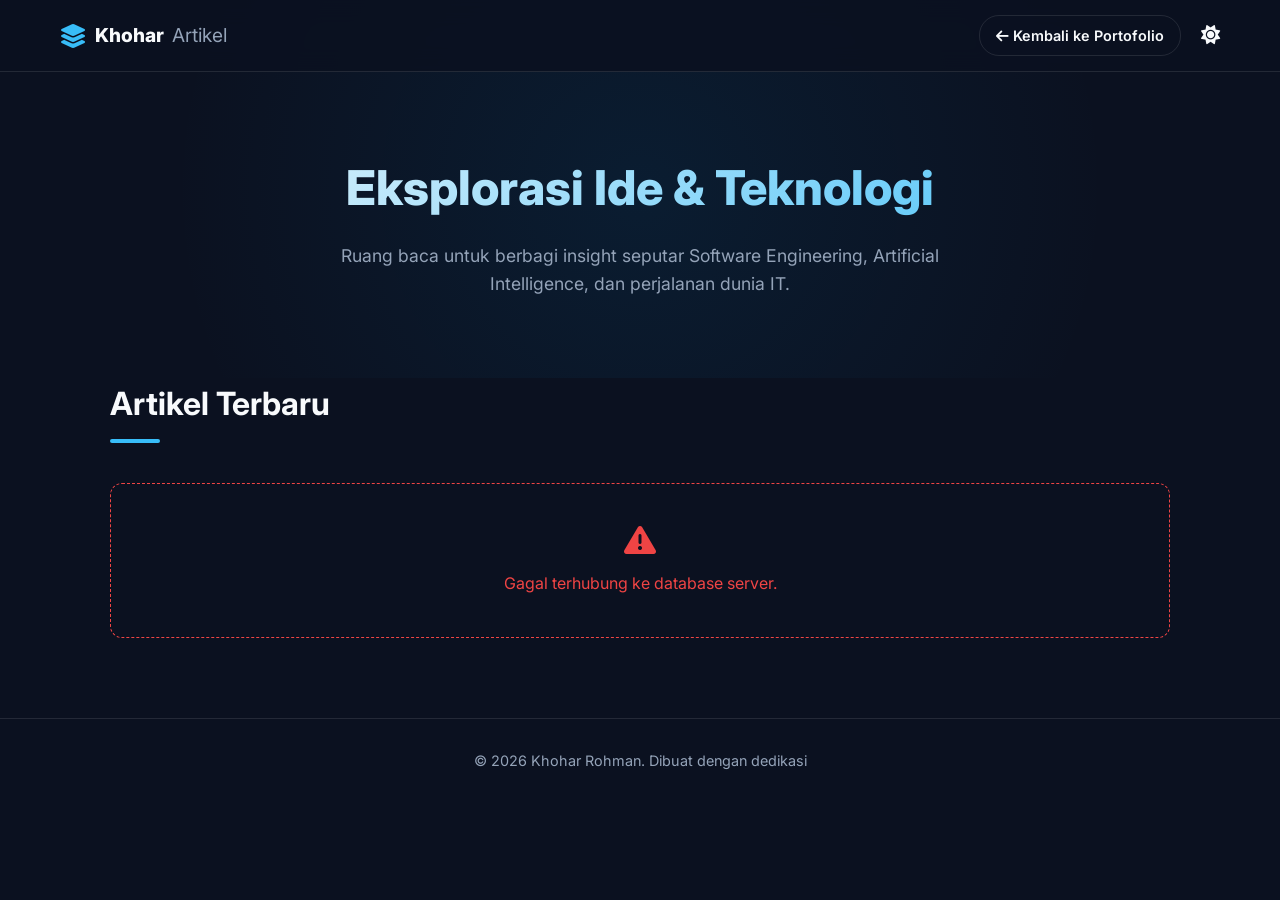
==== index.html @ bda50faa "Update index.html" ====
<!DOCTYPE html>
<html lang="id" data-theme="dark">
<head>
    <meta charset="UTF-8">
    <meta name="viewport" content="width=device-width, initial-scale=1.0">
    <title>Artikel & Insight | Khohar Rohman</title>
    <link href="https://fonts.googleapis.com/css2?family=Inter:wght@300;400;600;700;800&family=JetBrains+Mono:wght@600&display=swap" rel="stylesheet">
    <link rel="stylesheet" href="https://cdnjs.cloudflare.com/ajax/libs/font-awesome/6.4.0/css/all.min.css">
    <link rel="stylesheet" href="style.css">
</head>
<body>

    <nav class="glass-nav">
        <div class="nav-container">
            <div class="brand-logo">
                <i class="fas fa-layer-group"></i>
                Khohar<span>Artikel</span>
            </div>
            <div class="nav-actions">
                <a href="https://khoharrohman.my.id" class="btn-back">
                    <i class="fas fa-arrow-left"></i> <span>Kembali ke Portofolio</span>
                </a>
                <button id="theme-toggle" title="Ubah Tema">
                    <i id="theme-icon" class="fas fa-moon"></i>
                </button>
            </div>
        </div>
    </nav>

    <header class="blog-hero">
        <div class="hero-content">
            <h1>Eksplorasi Ide & Teknologi</h1>
            <p>Ruang baca untuk berbagi insight seputar Software Engineering, Artificial Intelligence, dan perjalanan dunia IT.</p>
        </div>
    </header>

    <main class="container">
        <div class="section-title-wrapper">
            <h2>Artikel Terbaru</h2>
            <div class="title-line"></div>
        </div>

        <div id="blog-container" class="blog-grid">
            <div class="cute-robot-loader">
                <svg class="robot-body" viewBox="0 0 100 100" width="100" height="100">
                    <ellipse class="robot-shadow" cx="50" cy="90" rx="25" ry="5" fill="rgba(0,0,0,0.2)"/>
                    <line x1="50" y1="20" x2="50" y2="5" stroke="var(--accent-color)" stroke-width="4" stroke-linecap="round"/>
                    <circle class="robot-bulb" cx="50" cy="5" r="6" fill="#facc15" />
                    <rect x="20" y="20" width="60" height="45" rx="15" fill="var(--card-bg)" stroke="var(--accent-color)" stroke-width="3"/>
                    <rect class="robot-eye" x="35" y="35" width="8" height="12" rx="4" fill="var(--accent-color)"/>
                    <rect class="robot-eye" x="57" y="35" width="8" height="12" rx="4" fill="var(--accent-color)"/>
                    <circle cx="28" cy="45" r="4" fill="#ef4444" opacity="0.6"/>
                    <circle cx="72" cy="45" r="4" fill="#ef4444" opacity="0.6"/>
                    <path d="M 40 65 L 60 65 L 55 80 L 45 80 Z" fill="var(--accent-color)"/>
                </svg>
                <div class="robot-text">Please wait patiently, processing data<span class="dots"></span></div>
            </div>
        </div>
    </main>

    <footer class="glass-footer">
        <p>&copy; 2026 Khohar Rohman. Dibuat dengan dedikasi</p>
    </footer>

    <script src="script.js"></script>
</body>
</html>
---- style.css ----
/* ==========================================================================
   AIFORA BLOG - CSS STYLING (CLEAN & STANDARD W3C)
   ========================================================================== */

:root {
    --bg-color: #f8fafc;
    --text-color: #1e293b;
    --text-muted: #64748b;
    --card-bg: rgba(255, 255, 255, 0.8);
    --border-color: rgba(0, 0, 0, 0.1);
    --accent-color: #0284c7;
    --accent-hover: #0369a1;
    --nav-bg: rgba(255, 255, 255, 0.85);
    --shadow: 0 10px 30px rgba(0, 0, 0, 0.05);
}

[data-theme="dark"] {
    --bg-color: #0b1120;
    --text-color: #f8fafc;
    --text-muted: #94a3b8;
    --card-bg: rgba(30, 41, 59, 0.6);
    --border-color: rgba(255, 255, 255, 0.1);
    --accent-color: #38bdf8;
    --accent-hover: #7dd3fc;
    --nav-bg: rgba(11, 17, 32, 0.85);
    --shadow: 0 10px 30px rgba(0, 0, 0, 0.4);
}

* { 
    margin: 0; 
    padding: 0; 
    box-sizing: border-box; 
}

body { 
    font-family: 'Inter', sans-serif; 
    background-color: var(--bg-color); 
    color: var(--text-color); 
    transition: background-color 0.4s ease; 
    line-height: 1.6; 
}

a { 
    text-decoration: none; 
    transition: 0.3s; 
}

/* --- GLASS NAVIGATION --- */
.glass-nav { 
    position: fixed; 
    top: 0; 
    width: 100%; 
    z-index: 1000; 
    background: var(--nav-bg); 
    backdrop-filter: blur(12px); 
    -webkit-backdrop-filter: blur(12px); 
    border-bottom: 1px solid var(--border-color); 
    padding: 15px 0; 
}

.nav-container { 
    max-width: 1200px; 
    margin: 0 auto; 
    padding: 0 20px; 
    display: flex; 
    justify-content: space-between; 
    align-items: center; 
}

.brand-logo { 
    font-size: 1.2rem; 
    font-weight: 800; 
    color: var(--text-color); 
    display: flex; 
    align-items: center; 
    gap: 8px; 
}

.brand-logo i { 
    color: var(--accent-color); 
    font-size: 1.5rem; 
}

.brand-logo span { 
    font-weight: 400; 
    color: var(--text-muted); 
}

.nav-actions { 
    display: flex; 
    align-items: center; 
    gap: 20px; 
}

.btn-back { 
    font-size: 0.9rem; 
    font-weight: 600; 
    color: var(--text-color); 
    border: 1px solid var(--border-color); 
    padding: 8px 16px; 
    border-radius: 20px; 
    transition: 0.3s; 
}

.btn-back:hover { 
    background: var(--accent-color); 
    color: #fff; 
    border-color: var(--accent-color); 
}

#theme-toggle { 
    background: transparent; 
    border: none; 
    color: var(--text-color); 
    font-size: 1.2rem; 
    cursor: pointer; 
    transition: 0.3s; 
}

#theme-toggle:hover { 
    color: var(--accent-color); 
    transform: rotate(30deg); 
}

/* --- HERO SECTION --- */
.blog-hero { 
    padding: 150px 20px 80px; 
    text-align: center; 
    background: radial-gradient(circle at center, rgba(2, 132, 199, 0.1) 0%, transparent 70%); 
}

/* FIX WARNING LINTER ADA DI SINI */
.hero-content h1 { 
    font-size: 3rem; 
    font-weight: 800; 
    margin-bottom: 15px; 
    background: linear-gradient(135deg, var(--text-color), var(--accent-color)); 
    -webkit-background-clip: text; 
    background-clip: text; 
    -webkit-text-fill-color: transparent; 
    color: transparent;
}

.hero-content p { 
    font-size: 1.1rem; 
    color: var(--text-muted); 
    max-width: 600px; 
    margin: 0 auto; 
}

/* --- MAIN CONTENT & GRID --- */
.container { 
    max-width: 1100px; 
    margin: 0 auto; 
    padding: 0 20px 80px; 
}

.section-title-wrapper { 
    margin-bottom: 40px; 
}

.section-title-wrapper h2 { 
    font-size: 2rem; 
    font-weight: 700; 
    margin-bottom: 10px; 
}

.title-line { 
    width: 50px; 
    height: 4px; 
    background: var(--accent-color); 
    border-radius: 4px; 
}

.blog-grid { 
    display: grid; 
    grid-template-columns: repeat(auto-fill, minmax(320px, 1fr)); 
    gap: 30px; 
}

.loading-state { 
    grid-column: 1 / -1; 
    text-align: center; 
    padding: 50px; 
    color: var(--text-muted); 
    font-size: 1.2rem; 
}

/* --- ARTICLE CARD --- */
.article-card { 
    background: var(--card-bg); 
    backdrop-filter: blur(10px); 
    border: 1px solid var(--border-color); 
    border-radius: 16px; 
    overflow: hidden; 
    box-shadow: var(--shadow); 
    transition: 0.4s; 
    display: flex; 
    flex-direction: column; 
}

.article-card:hover { 
    transform: translateY(-10px); 
    border-color: var(--accent-color); 
}

.card-img { 
    width: 100%; 
    height: 200px; 
    object-fit: cover; 
    border-bottom: 1px solid var(--border-color); 
    background: rgba(0,0,0,0.05); 
}

.card-body { 
    padding: 25px; 
    display: flex; 
    flex-direction: column; 
    flex-grow: 1; 
}

.card-meta { 
    display: flex; 
    justify-content: space-between; 
    font-size: 0.85rem; 
    color: var(--text-muted); 
    margin-bottom: 12px; 
}

.card-tag { 
    background: rgba(2, 132, 199, 0.1); 
    color: var(--accent-color); 
    padding: 4px 10px; 
    border-radius: 6px; 
    font-weight: 600; 
    text-transform: uppercase; 
    letter-spacing: 0.5px; 
    font-size: 0.75rem; 
}

.card-title { 
    font-size: 1.25rem; 
    font-weight: 700; 
    margin-bottom: 10px; 
    color: var(--text-color); 
    line-height: 1.4; 
}

.card-excerpt { 
    font-size: 0.95rem; 
    color: var(--text-muted); 
    margin-bottom: 20px; 
    flex-grow: 1; 
}

.read-more { 
    font-weight: 600; 
    color: var(--accent-color); 
    display: inline-flex; 
    align-items: center; 
    gap: 8px; 
}

.read-more:hover { 
    color: var(--accent-hover); 
    gap: 12px; 
}

/* --- FOOTER --- */
.glass-footer { 
    text-align: center; 
    padding: 30px; 
    border-top: 1px solid var(--border-color); 
    color: var(--text-muted); 
    font-size: 0.9rem; 
    margin-top: auto; 
}

@media (max-width: 768px) { 
    .hero-content h1 { font-size: 2.2rem; } 
    .btn-back span { display: none; } 
}
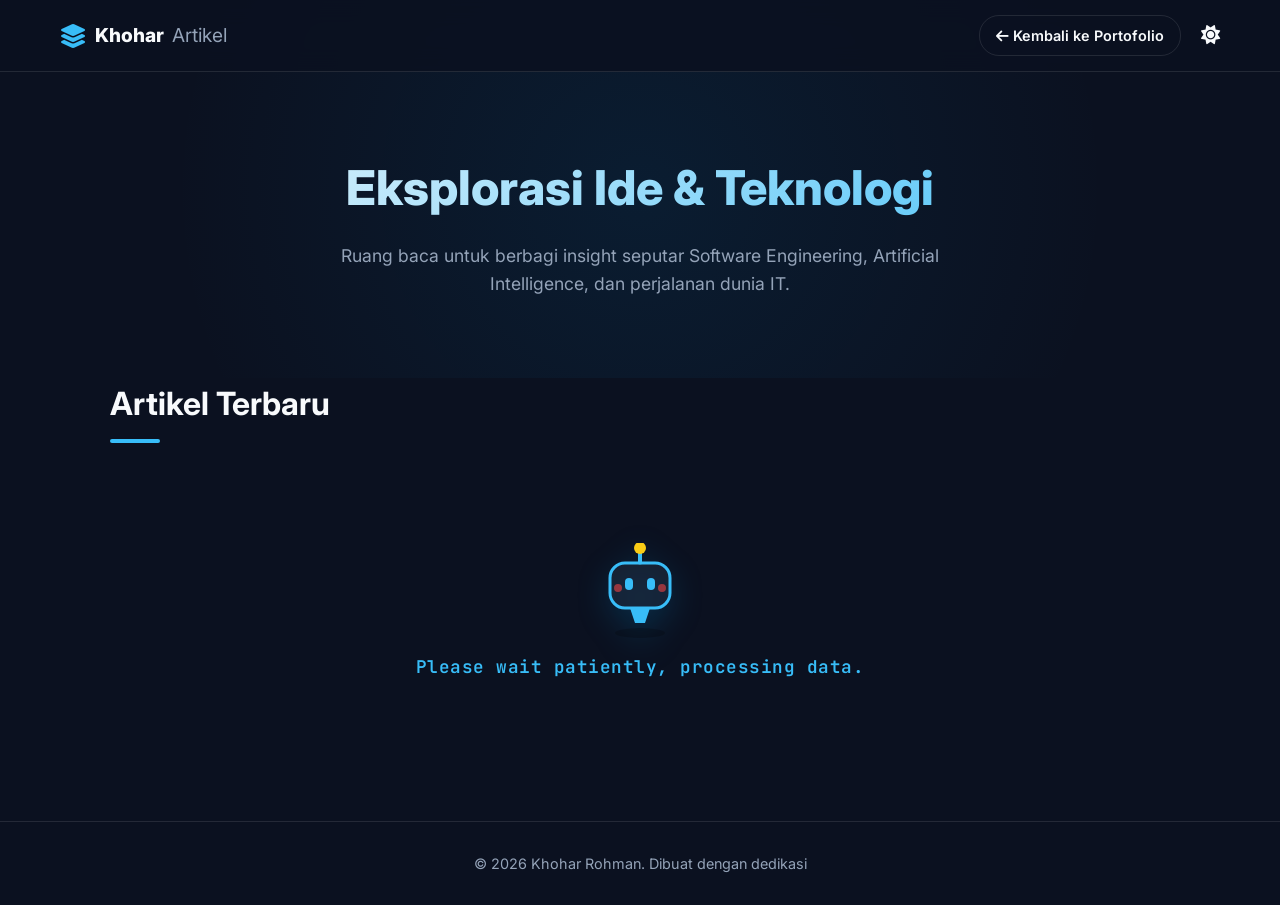
==== commit 43152c9c: "Update index.html" ====
--- a/index.html
+++ b/index.html
@@ -17,7 +17,7 @@
                 Khohar<span>Artikel</span>
             </div>
             <div class="nav-actions">
-                <a href="https://khoharrohman.my.id" class="btn-back">
+                <a href="https://khohar25.github.io/portofolio/" class="btn-back">
                     <i class="fas fa-arrow-left"></i> <span>Kembali ke Portofolio</span>
                 </a>
                 <button id="theme-toggle" title="Ubah Tema">
--- a/style.css
+++ b/style.css
@@ -129,7 +129,6 @@
     background: radial-gradient(circle at center, rgba(2, 132, 199, 0.1) 0%, transparent 70%); 
 }
 
-/* FIX WARNING LINTER ADA DI SINI */
 .hero-content h1 { 
     font-size: 3rem; 
     font-weight: 800; 
@@ -279,4 +278,76 @@
 @media (max-width: 768px) { 
     .hero-content h1 { font-size: 2.2rem; } 
     .btn-back span { display: none; } 
-}+}
+
+/* ==========================================================================
+   ANIMASI ROBOT LOADING AIFORA (TAMBAHAN BARU)
+   ========================================================================== */
+.cute-robot-loader {
+    grid-column: 1 / -1;
+    display: flex;
+    flex-direction: column;
+    align-items: center;
+    justify-content: center;
+    padding: 60px 20px;
+    text-align: center;
+}
+
+.robot-body {
+    animation: floatBot 2s ease-in-out infinite;
+    filter: drop-shadow(0 10px 15px rgba(2, 132, 199, 0.3));
+    margin-bottom: 10px;
+}
+
+.robot-bulb {
+    animation: blinkBulb 1s infinite alternate;
+}
+
+.robot-eye {
+    animation: blinkEye 3s infinite;
+    transform-origin: center;
+}
+
+.robot-shadow {
+    animation: shadowPulse 2s ease-in-out infinite;
+}
+
+.robot-text {
+    font-family: 'JetBrains Mono', monospace;
+    font-size: 1.1rem;
+    font-weight: 600;
+    color: var(--accent-color);
+    letter-spacing: 0.5px;
+}
+
+.dots::after {
+    content: '.';
+    animation: loadingDots 1.5s steps(4, end) infinite;
+}
+
+@keyframes floatBot {
+    0%, 100% { transform: translateY(0); }
+    50% { transform: translateY(-15px); }
+}
+
+@keyframes shadowPulse {
+    0%, 100% { transform: scale(1); opacity: 0.5; }
+    50% { transform: scale(0.8); opacity: 0.2; }
+}
+
+@keyframes blinkEye {
+    0%, 90%, 100% { transform: scaleY(1); }
+    95% { transform: scaleY(0.1); }
+}
+
+@keyframes blinkBulb {
+    0% { fill: #ef4444; filter: drop-shadow(0 0 2px #ef4444); }
+    100% { fill: #facc15; filter: drop-shadow(0 0 8px #facc15); }
+}
+
+@keyframes loadingDots {
+    0%, 20% { content: '.'; }
+    40% { content: '..'; }
+    60% { content: '...'; }
+    80%, 100% { content: ''; }
+}
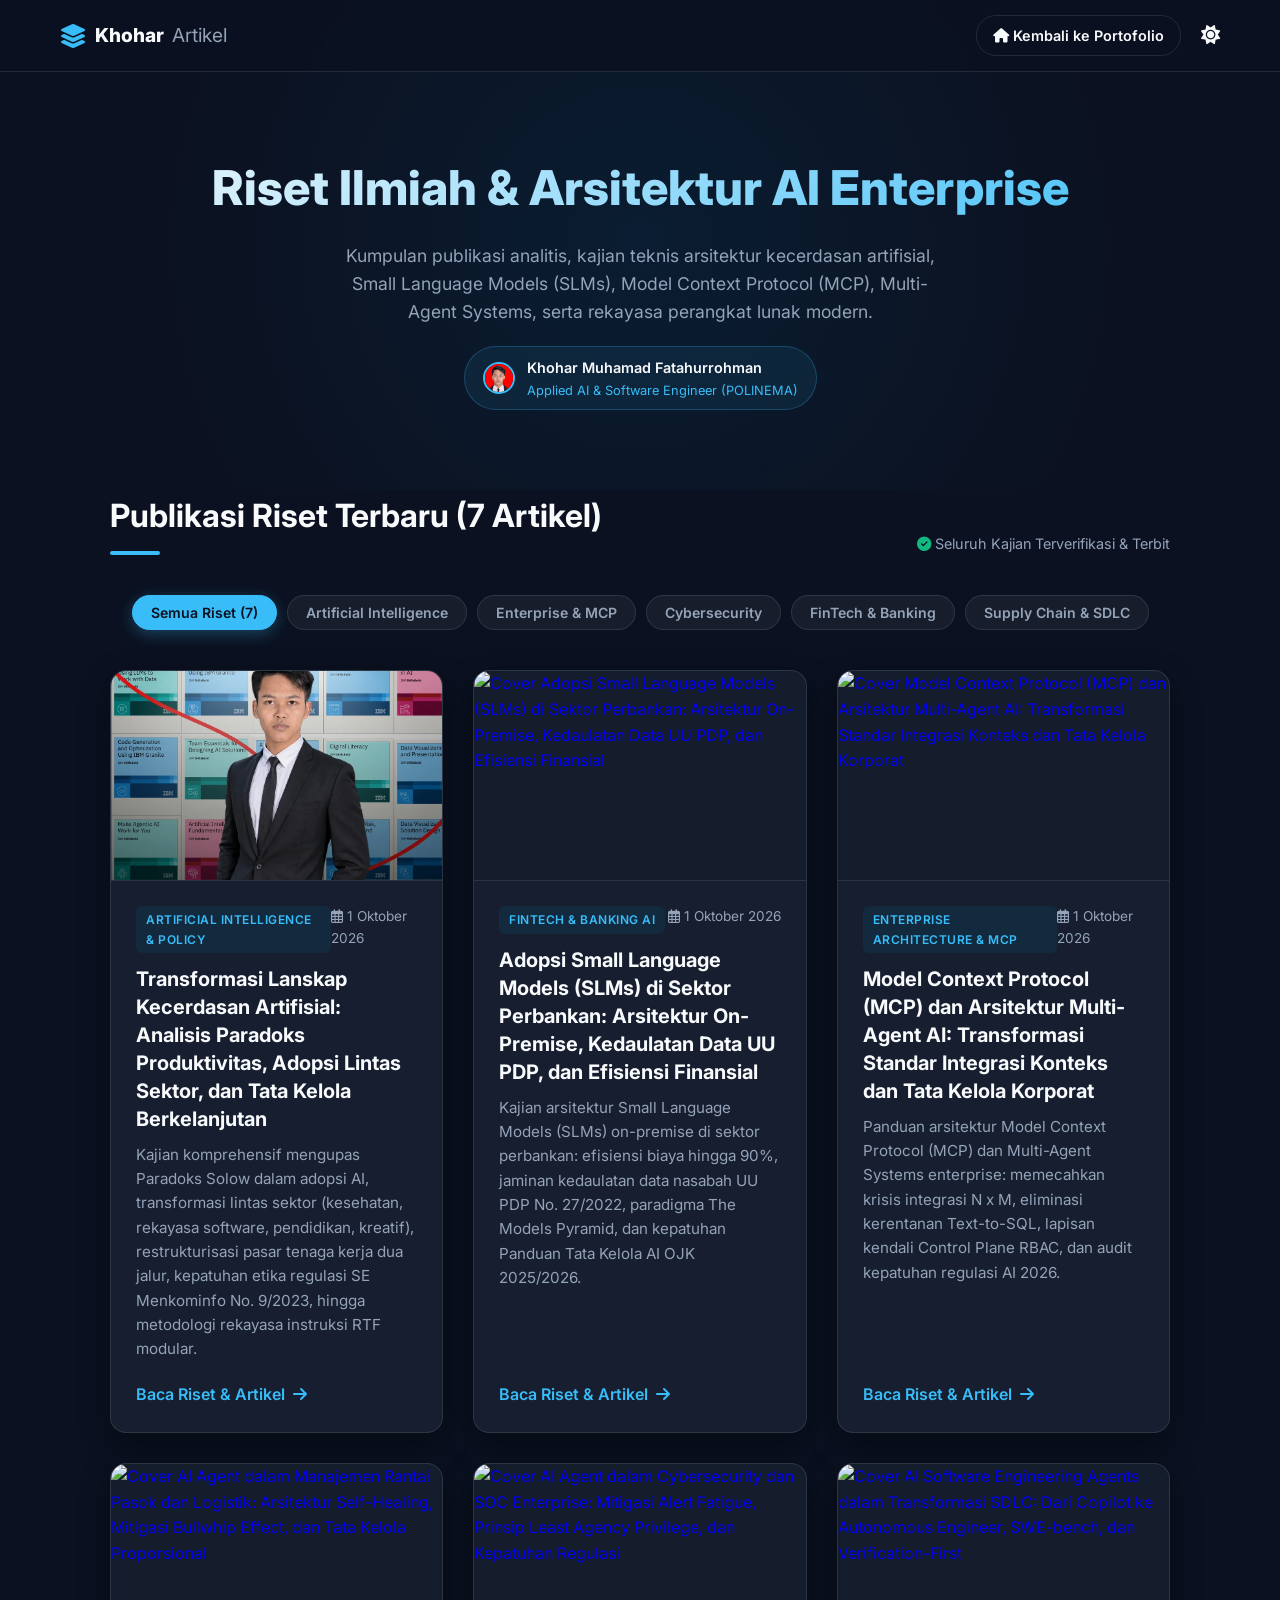
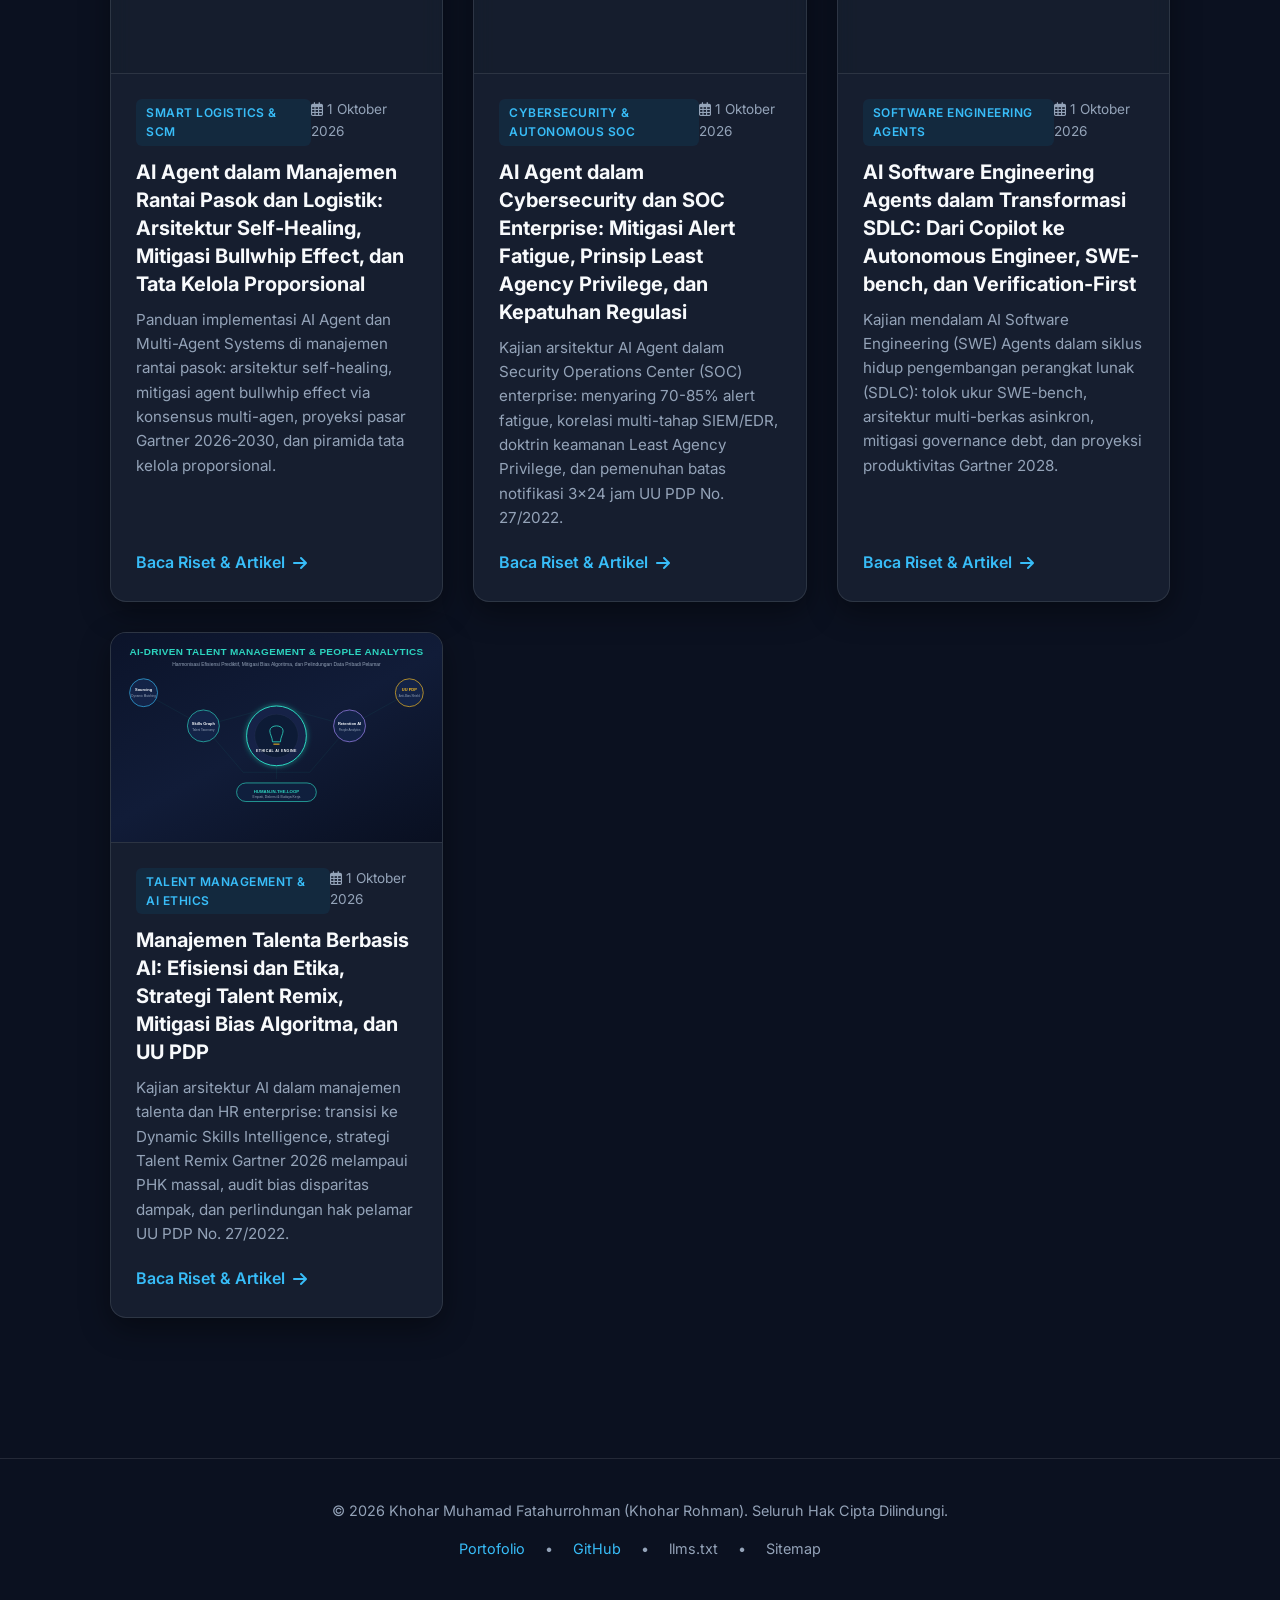
==== commit 79b3d313: "feat: publish all 7 AI research articles, remove dummy articles, and add SEO/GEO optimization" ====
--- a/index.html
+++ b/index.html
@@ -3,22 +3,194 @@
 <head>
     <meta charset="UTF-8">
     <meta name="viewport" content="width=device-width, initial-scale=1.0">
-    <title>Artikel & Insight | Khohar Rohman</title>
-    <link href="https://fonts.googleapis.com/css2?family=Inter:wght@300;400;600;700;800&family=JetBrains+Mono:wght@600&display=swap" rel="stylesheet">
+    <title>Artikel & Riset Ilmiah Kecerdasan Artifisial | Khohar Muhamad Fatahurrohman</title>
+    <meta name="description" content="Publikasi ilmiah, riset mendalam, dan arsitektur enterprise seputar Kecerdasan Buatan (AI), Small Language Models (SLMs), Model Context Protocol (MCP), Multi-Agent Systems, dan Rekayasa Perangkat Lunak oleh Khohar Muhamad Fatahurrohman (Khohar Rohman).">
+    <meta name="author" content="Khohar Muhamad Fatahurrohman">
+    <meta name="keywords" content="KHOHAR MUHAMAD FATAHURROHMAN, KHOHAR ROHMAN, Khohar Rohman, Khohar M.F., Riset AI Indonesia, Artificial Intelligence, Model Context Protocol, MCP, Small Language Models, SLM, Multi-Agent Systems, Autonomous Agents, Software Engineering, UU PDP No 27 2022, Etika AI, D4 Teknik Informatika POLINEMA">
+    <meta name="robots" content="index, follow, max-snippet:-1, max-image-preview:large, max-video-preview:-1">
+    <link rel="canonical" href="https://artikel.khoharrohman.my.id/">
+
+    <!-- Open Graph Protocol -->
+    <meta property="og:type" content="website">
+    <meta property="og:site_name" content="Khohar Muhamad Fatahurrohman — Riset & Publikasi Ilmiah AI">
+    <meta property="og:title" content="Artikel & Riset Ilmiah Kecerdasan Artifisial | Khohar Muhamad Fatahurrohman">
+    <meta property="og:description" content="Koleksi publikasi ilmiah, riset arsitektur AI enterprise, Small Language Models (SLMs), Model Context Protocol (MCP), Multi-Agent Systems, dan etika AI oleh Khohar Muhamad Fatahurrohman (Khohar Rohman).">
+    <meta property="og:url" content="https://artikel.khoharrohman.my.id/">
+    <meta property="og:image" content="https://artikel.khoharrohman.my.id/assets/img-20260712-wa0009.webp">
+    <meta property="og:locale" content="id_ID">
+
+    <!-- Twitter Card -->
+    <meta name="twitter:card" content="summary_large_image">
+    <meta name="twitter:title" content="Artikel & Riset Ilmiah Kecerdasan Artifisial | Khohar M.F.">
+    <meta name="twitter:description" content="Publikasi ilmiah dan riset arsitektur AI enterprise oleh Khohar Muhamad Fatahurrohman (Khohar Rohman).">
+    <meta name="twitter:image" content="https://artikel.khoharrohman.my.id/assets/img-20260712-wa0009.webp">
+
+    <link rel="icon" type="image/jpeg" href="aku.jpeg">
+    <link rel="preconnect" href="https://fonts.googleapis.com">
+    <link rel="preconnect" href="https://fonts.gstatic.com" crossorigin>
+    <link href="https://fonts.googleapis.com/css2?family=Inter:wght@300;400;500;600;700;800;900&family=JetBrains+Mono:wght@500;600&display=swap" rel="stylesheet">
     <link rel="stylesheet" href="https://cdnjs.cloudflare.com/ajax/libs/font-awesome/6.4.0/css/all.min.css">
     <link rel="stylesheet" href="style.css">
+
+    <!-- Schema.org JSON-LD -->
+    <script type="application/ld+json">
+    {
+      "@context": "https://schema.org",
+      "@graph": [
+        {
+          "@type": "WebSite",
+          "@id": "https://artikel.khoharrohman.my.id/#website",
+          "url": "https://artikel.khoharrohman.my.id/",
+          "name": "Ruang Publikasi & Riset AI Khohar Rohman",
+          "description": "Publikasi ilmiah dan kajian arsitektur kecerdasan artifisial enterprise oleh Khohar Muhamad Fatahurrohman.",
+          "publisher": {
+            "@type": "Person",
+            "@id": "https://khoharrohman.my.id/#person"
+          }
+        },
+        {
+          "@type": "CollectionPage",
+          "@id": "https://artikel.khoharrohman.my.id/#webpage",
+          "url": "https://artikel.khoharrohman.my.id/",
+          "name": "Artikel & Riset Ilmiah Kecerdasan Artifisial | Khohar Muhamad Fatahurrohman",
+          "isPartOf": {
+            "@id": "https://artikel.khoharrohman.my.id/#website"
+          },
+          "about": {
+            "@type": "Person",
+            "@id": "https://khoharrohman.my.id/#person",
+            "name": "Khohar Muhamad Fatahurrohman",
+            "alternateName": ["Khohar Rohman", "Khohar M.F.", "OfficialKhoharRohman"],
+            "jobTitle": "Software & Applied AI Engineer",
+            "alumniOf": "Politeknik Negeri Malang (POLINEMA)",
+            "url": "https://khoharrohman.my.id/"
+          }
+        },
+        {
+          "@type": "ItemList",
+          "@id": "https://artikel.khoharrohman.my.id/#itemlist",
+          "itemListElement": [
+            {
+              "@type": "ListItem",
+              "position": 1,
+              "name": "Transformasi Lanskap Kecerdasan Artifisial: Analisis Paradoks Produktivitas, Adopsi Lintas Sektor, dan Tata Kelola Berkelanjutan",
+              "url": "https://artikel.khoharrohman.my.id/transformasi-lanskap-kecerdasan-artifisial.html"
+            },
+            {
+              "@type": "ListItem",
+              "position": 2,
+              "name": "Adopsi Small Language Models (SLMs) di Sektor Perbankan: Arsitektur On-Premise, Kedaulatan Data UU PDP, dan Efisiensi Finansial",
+              "url": "https://artikel.khoharrohman.my.id/adopsi-small-language-models-perbankan.html"
+            },
+            {
+              "@type": "ListItem",
+              "position": 3,
+              "name": "Model Context Protocol (MCP) dan Arsitektur Multi-Agent AI: Transformasi Standar Integrasi Konteks dan Tata Kelola Korporat",
+              "url": "https://artikel.khoharrohman.my.id/model-context-protocol-multi-agent-enterprise.html"
+            },
+            {
+              "@type": "ListItem",
+              "position": 4,
+              "name": "AI Agent dalam Manajemen Rantai Pasok dan Logistik: Arsitektur Self-Healing, Mitigasi Bullwhip Effect, dan Tata Kelola Proporsional",
+              "url": "https://artikel.khoharrohman.my.id/ai-agent-manajemen-rantai-pasok.html"
+            },
+            {
+              "@type": "ListItem",
+              "position": 5,
+              "name": "AI Agent dalam Cybersecurity dan SOC Enterprise: Mitigasi Alert Fatigue, Prinsip Least Agency Privilege, dan Kepatuhan Regulasi",
+              "url": "https://artikel.khoharrohman.my.id/ai-agent-cybersecurity-soc-enterprise.html"
+            },
+            {
+              "@type": "ListItem",
+              "position": 6,
+              "name": "AI Software Engineering Agents dalam Transformasi SDLC: Dari Copilot ke Autonomous Engineer, SWE-bench, dan Verification-First",
+              "url": "https://artikel.khoharrohman.my.id/ai-software-engineering-agents-sdlc.html"
+            },
+            {
+              "@type": "ListItem",
+              "position": 7,
+              "name": "Manajemen Talenta Berbasis AI: Efisiensi dan Etika, Strategi Talent Remix, Mitigasi Bias Algoritma, dan UU PDP",
+              "url": "https://artikel.khoharrohman.my.id/manajemen-talenta-berbasis-ai-etika.html"
+            }
+          ]
+        }
+      ]
+    }
+    </script>
+
+    <style>
+        .filter-container {
+            display: flex;
+            flex-wrap: wrap;
+            gap: 10px;
+            justify-content: center;
+            margin-bottom: 40px;
+        }
+        .filter-btn {
+            background: rgba(255, 255, 255, 0.05);
+            border: 1px solid var(--border-color);
+            color: var(--text-muted);
+            padding: 8px 18px;
+            border-radius: 999px;
+            font-size: 0.88rem;
+            font-weight: 600;
+            cursor: pointer;
+            transition: all 0.25s ease;
+            font-family: inherit;
+        }
+        .filter-btn:hover, .filter-btn.active {
+            background: var(--accent-color);
+            color: #0b1120;
+            border-color: var(--accent-color);
+            box-shadow: 0 4px 15px rgba(56, 189, 248, 0.3);
+        }
+        .author-badge {
+            display: inline-flex;
+            align-items: center;
+            gap: 12px;
+            background: rgba(56, 189, 248, 0.08);
+            border: 1px solid rgba(56, 189, 248, 0.25);
+            padding: 8px 18px;
+            border-radius: 999px;
+            margin-top: 20px;
+            text-decoration: none;
+            color: var(--text-color);
+            transition: 0.3s;
+        }
+        .author-badge:hover {
+            transform: translateY(-2px);
+            border-color: var(--accent-color);
+            background: rgba(56, 189, 248, 0.15);
+        }
+        .author-badge img {
+            width: 32px;
+            height: 32px;
+            border-radius: 50%;
+            object-fit: cover;
+            border: 2px solid var(--accent-color);
+        }
+        .author-badge span {
+            font-size: 0.9rem;
+            font-weight: 600;
+        }
+        .author-badge small {
+            color: var(--accent-color);
+            font-size: 0.8rem;
+            display: block;
+        }
+    </style>
 </head>
 <body>
 
     <nav class="glass-nav">
         <div class="nav-container">
-            <div class="brand-logo">
+            <a href="index.html" class="brand-logo" style="text-decoration: none;">
                 <i class="fas fa-layer-group"></i>
                 Khohar<span>Artikel</span>
-            </div>
+            </a>
             <div class="nav-actions">
-                <a href="https://khohar25.github.io/portofolio/" class="btn-back">
-                    <i class="fas fa-arrow-left"></i> <span>Kembali ke Portofolio</span>
+                <a href="https://khoharrohman.my.id/" class="btn-back">
+                    <i class="fas fa-home"></i> <span>Kembali ke Portofolio</span>
                 </a>
                 <button id="theme-toggle" title="Ubah Tema">
                     <i id="theme-icon" class="fas fa-moon"></i>
@@ -29,15 +201,37 @@
 
     <header class="blog-hero">
         <div class="hero-content">
-            <h1>Eksplorasi Ide & Teknologi</h1>
-            <p>Ruang baca untuk berbagi insight seputar Software Engineering, Artificial Intelligence, dan perjalanan dunia IT.</p>
+            <h1>Riset Ilmiah & Arsitektur AI Enterprise</h1>
+            <p>Kumpulan publikasi analitis, kajian teknis arsitektur kecerdasan artifisial, Small Language Models (SLMs), Model Context Protocol (MCP), Multi-Agent Systems, serta rekayasa perangkat lunak modern.</p>
+            
+            <a href="https://khoharrohman.my.id/" class="author-badge" title="Kunjungi Portofolio Resmi Khohar Muhamad Fatahurrohman">
+                <img src="aku.jpeg" alt="Khohar Muhamad Fatahurrohman">
+                <div style="text-align: left;">
+                    <span>Khohar Muhamad Fatahurrohman</span>
+                    <small>Applied AI & Software Engineer (POLINEMA)</small>
+                </div>
+            </a>
         </div>
     </header>
 
     <main class="container">
-        <div class="section-title-wrapper">
-            <h2>Artikel Terbaru</h2>
-            <div class="title-line"></div>
+        <div class="section-title-wrapper" style="display: flex; justify-content: space-between; align-items: flex-end; flex-wrap: wrap; gap: 15px;">
+            <div>
+                <h2>Publikasi Riset Terbaru (7 Artikel)</h2>
+                <div class="title-line"></div>
+            </div>
+            <span style="color: var(--text-muted); font-size: 0.9rem;">
+                <i class="fas fa-check-circle" style="color: #10b981;"></i> Seluruh Kajian Terverifikasi & Terbit
+            </span>
+        </div>
+
+        <div class="filter-container">
+            <button class="filter-btn active" data-category="all">Semua Riset (7)</button>
+            <button class="filter-btn" data-category="ai">Artificial Intelligence</button>
+            <button class="filter-btn" data-category="mcp">Enterprise & MCP</button>
+            <button class="filter-btn" data-category="cyber">Cybersecurity</button>
+            <button class="filter-btn" data-category="banking">FinTech & Banking</button>
+            <button class="filter-btn" data-category="scm">Supply Chain & SDLC</button>
         </div>
 
         <div id="blog-container" class="blog-grid">
@@ -53,15 +247,24 @@
                     <circle cx="72" cy="45" r="4" fill="#ef4444" opacity="0.6"/>
                     <path d="M 40 65 L 60 65 L 55 80 L 45 80 Z" fill="var(--accent-color)"/>
                 </svg>
-                <div class="robot-text">Please wait patiently, processing data<span class="dots"></span></div>
+                <div class="robot-text">Memuat repositori artikel ilmiah...<span class="dots"></span></div>
             </div>
         </div>
     </main>
 
-    <footer class="glass-footer">
-        <p>&copy; 2026 Khohar Rohman. Dibuat dengan dedikasi</p>
+    <footer class="glass-footer" style="text-align: center; padding: 40px 20px; border-top: 1px solid var(--border-color); margin-top: 60px;">
+        <p>&copy; 2026 Khohar Muhamad Fatahurrohman (Khohar Rohman). Seluruh Hak Cipta Dilindungi.</p>
+        <div style="margin-top: 15px; display: flex; justify-content: center; gap: 20px; color: var(--text-muted); font-size: 0.9rem;">
+            <a href="https://khoharrohman.my.id/" style="color: var(--accent-color);">Portofolio</a>
+            <span>•</span>
+            <a href="https://github.com/khohar25" target="_blank" rel="noopener" style="color: var(--accent-color);">GitHub</a>
+            <span>•</span>
+            <a href="llms.txt" style="color: var(--text-muted);">llms.txt</a>
+            <span>•</span>
+            <a href="sitemap.xml" style="color: var(--text-muted);">Sitemap</a>
+        </div>
     </footer>
 
     <script src="script.js"></script>
 </body>
-</html>
+</html>
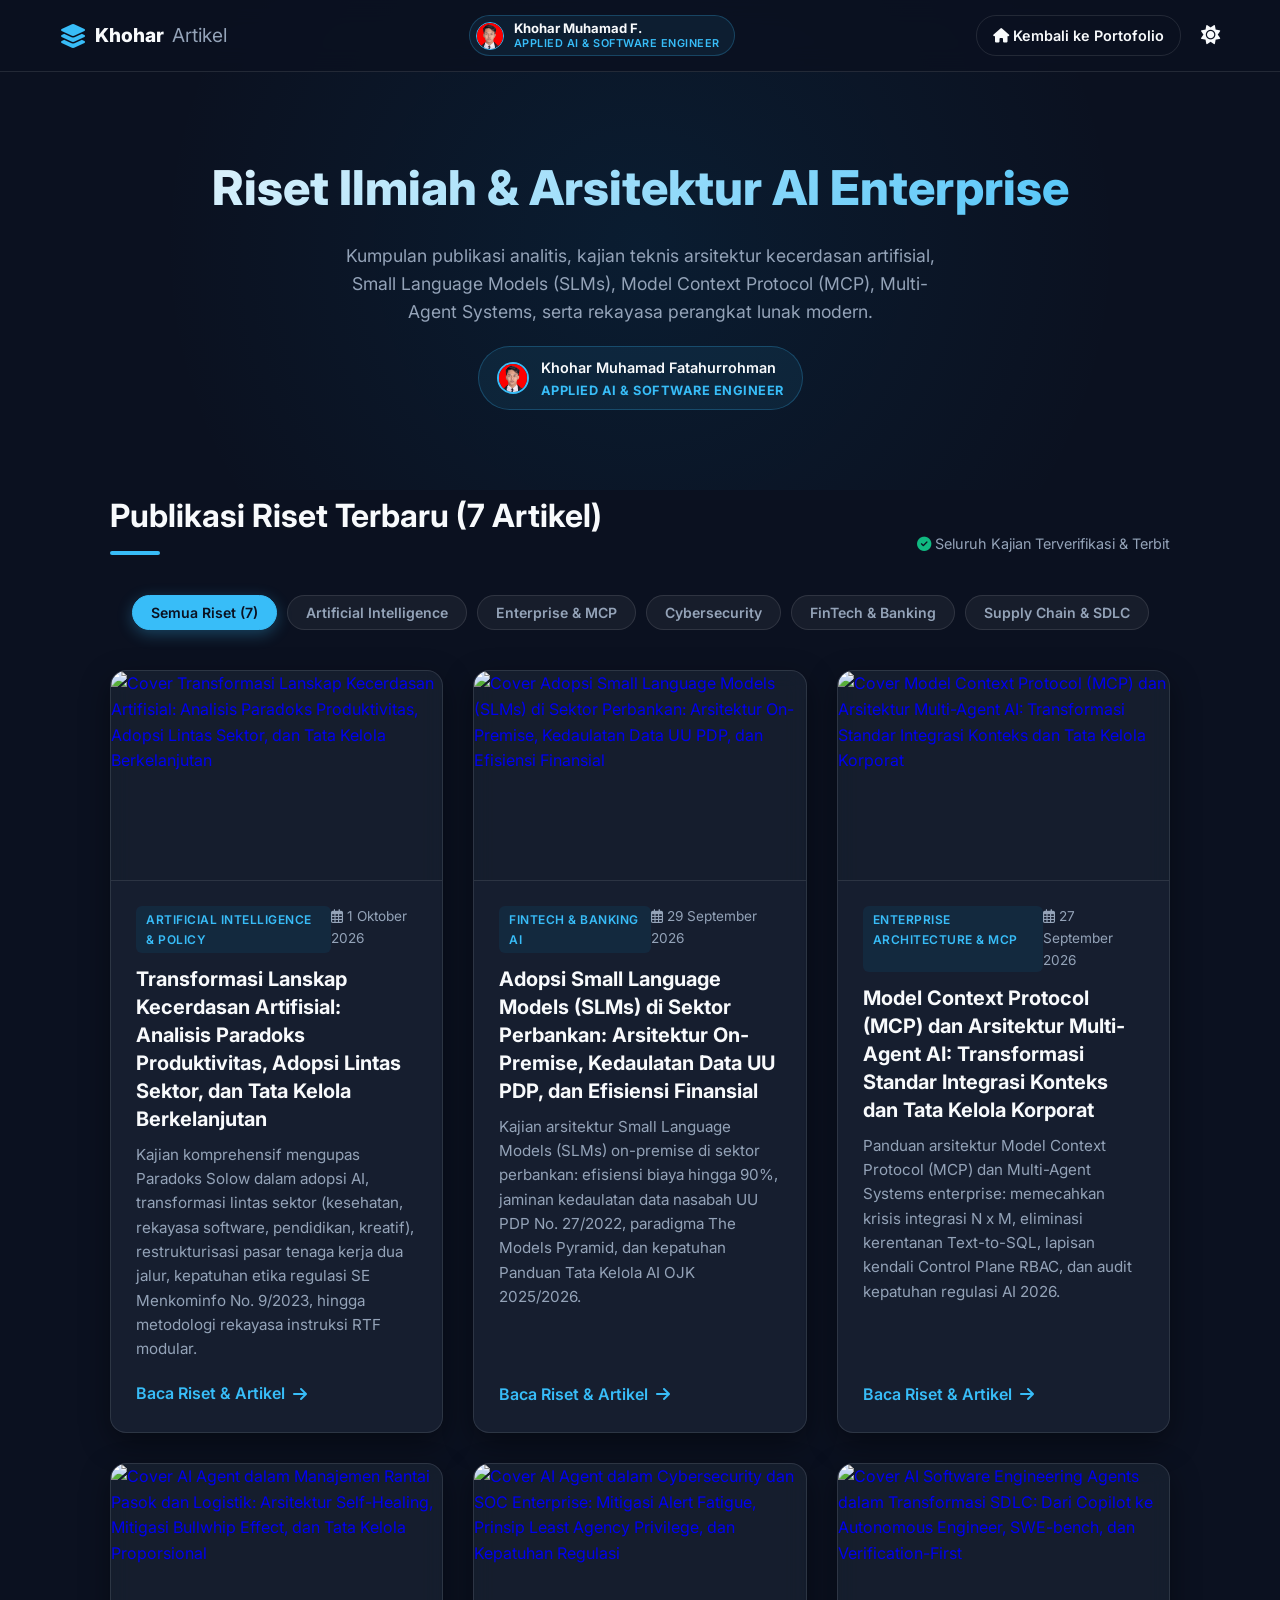
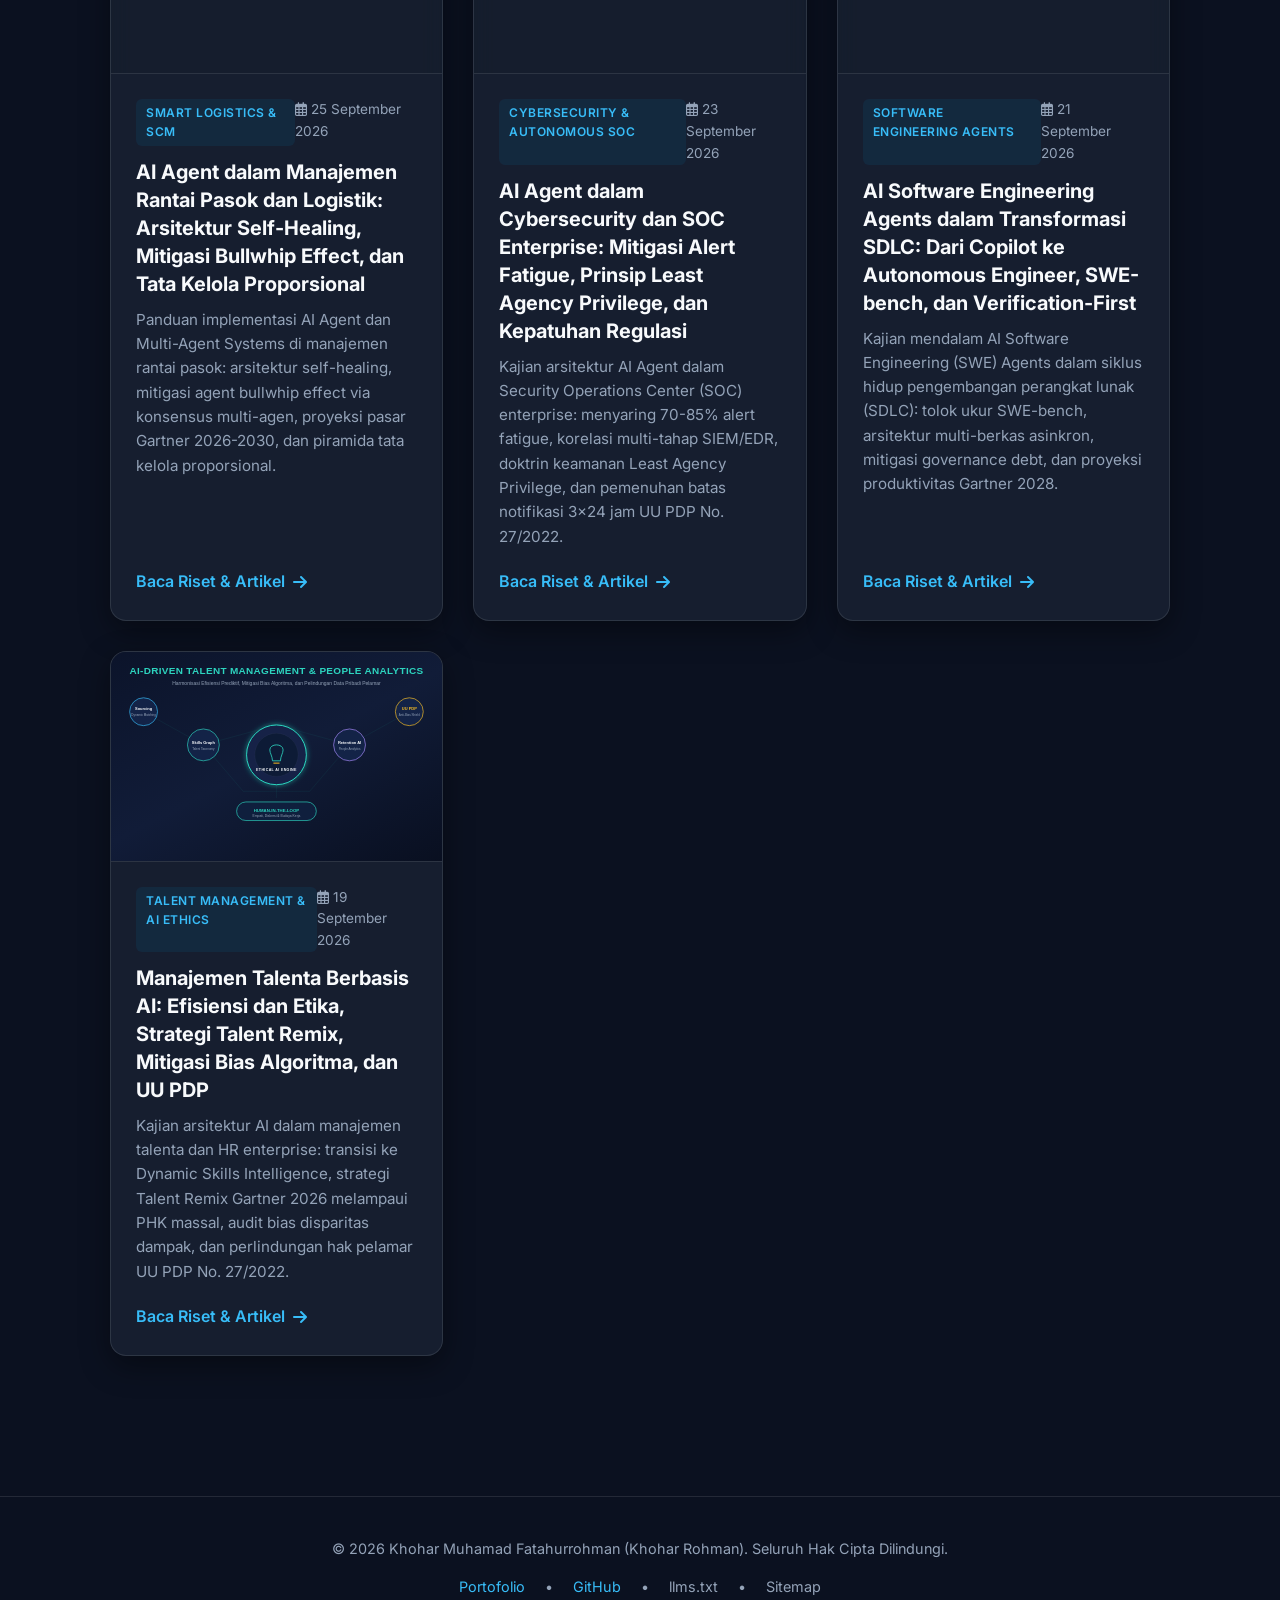
==== commit 29b80ba6: "fix: update article 1 illustration, space dates 2 days apart, remove POLINEMA, and add persistent au" ====
--- a/index.html
+++ b/index.html
@@ -6,7 +6,7 @@
     <title>Artikel & Riset Ilmiah Kecerdasan Artifisial | Khohar Muhamad Fatahurrohman</title>
     <meta name="description" content="Publikasi ilmiah, riset mendalam, dan arsitektur enterprise seputar Kecerdasan Buatan (AI), Small Language Models (SLMs), Model Context Protocol (MCP), Multi-Agent Systems, dan Rekayasa Perangkat Lunak oleh Khohar Muhamad Fatahurrohman (Khohar Rohman).">
     <meta name="author" content="Khohar Muhamad Fatahurrohman">
-    <meta name="keywords" content="KHOHAR MUHAMAD FATAHURROHMAN, KHOHAR ROHMAN, Khohar Rohman, Khohar M.F., Riset AI Indonesia, Artificial Intelligence, Model Context Protocol, MCP, Small Language Models, SLM, Multi-Agent Systems, Autonomous Agents, Software Engineering, UU PDP No 27 2022, Etika AI, D4 Teknik Informatika POLINEMA">
+    <meta name="keywords" content="KHOHAR MUHAMAD FATAHURROHMAN, KHOHAR ROHMAN, Khohar Rohman, Khohar M.F., Riset AI Indonesia, Artificial Intelligence, Model Context Protocol, MCP, Small Language Models, SLM, Multi-Agent Systems, Autonomous Agents, Software Engineering, UU PDP No 27 2022, Etika AI, Applied AI & Software Engineering">
     <meta name="robots" content="index, follow, max-snippet:-1, max-image-preview:large, max-video-preview:-1">
     <link rel="canonical" href="https://artikel.khoharrohman.my.id/">
 
@@ -62,7 +62,7 @@
             "name": "Khohar Muhamad Fatahurrohman",
             "alternateName": ["Khohar Rohman", "Khohar M.F.", "OfficialKhoharRohman"],
             "jobTitle": "Software & Applied AI Engineer",
-            "alumniOf": "Politeknik Negeri Malang (POLINEMA)",
+            "alumniOf": "Applied AI & Software Engineering",
             "url": "https://khoharrohman.my.id/"
           }
         },
@@ -183,11 +183,18 @@
 <body>
 
     <nav class="glass-nav">
-        <div class="nav-container">
+                <div class="nav-container">
             <a href="index.html" class="brand-logo" style="text-decoration: none;">
                 <i class="fas fa-layer-group"></i>
                 Khohar<span>Artikel</span>
             </a>
+            <div class="nav-author-preview" style="display: flex; align-items: center; gap: 10px; background: rgba(56, 189, 248, 0.08); border: 1px solid rgba(56, 189, 248, 0.25); padding: 5px 14px 5px 6px; border-radius: 999px;">
+                <img src="aku.jpeg" alt="Khohar Muhamad Fatahurrohman" style="width: 28px; height: 28px; border-radius: 50%; object-fit: cover; border: 1.5px solid var(--accent-color);">
+                <div style="line-height: 1.2;">
+                    <div style="font-size: 0.82rem; font-weight: 700; color: var(--text-color);">Khohar Muhamad F.</div>
+                    <div style="font-size: 0.68rem; color: var(--accent-color); font-weight: 600; letter-spacing: 0.5px;">APPLIED AI & SOFTWARE ENGINEER</div>
+                </div>
+            </div>
             <div class="nav-actions">
                 <a href="https://khoharrohman.my.id/" class="btn-back">
                     <i class="fas fa-home"></i> <span>Kembali ke Portofolio</span>
@@ -204,11 +211,11 @@
             <h1>Riset Ilmiah & Arsitektur AI Enterprise</h1>
             <p>Kumpulan publikasi analitis, kajian teknis arsitektur kecerdasan artifisial, Small Language Models (SLMs), Model Context Protocol (MCP), Multi-Agent Systems, serta rekayasa perangkat lunak modern.</p>
             
-            <a href="https://khoharrohman.my.id/" class="author-badge" title="Kunjungi Portofolio Resmi Khohar Muhamad Fatahurrohman">
+                        <a href="https://khoharrohman.my.id/" class="author-badge" title="Kunjungi Portofolio Resmi Khohar Muhamad Fatahurrohman">
                 <img src="aku.jpeg" alt="Khohar Muhamad Fatahurrohman">
                 <div style="text-align: left;">
                     <span>Khohar Muhamad Fatahurrohman</span>
-                    <small>Applied AI & Software Engineer (POLINEMA)</small>
+                    <small style="color: var(--accent-color); font-weight: 700; letter-spacing: 0.5px;">APPLIED AI & SOFTWARE ENGINEER</small>
                 </div>
             </a>
         </div>
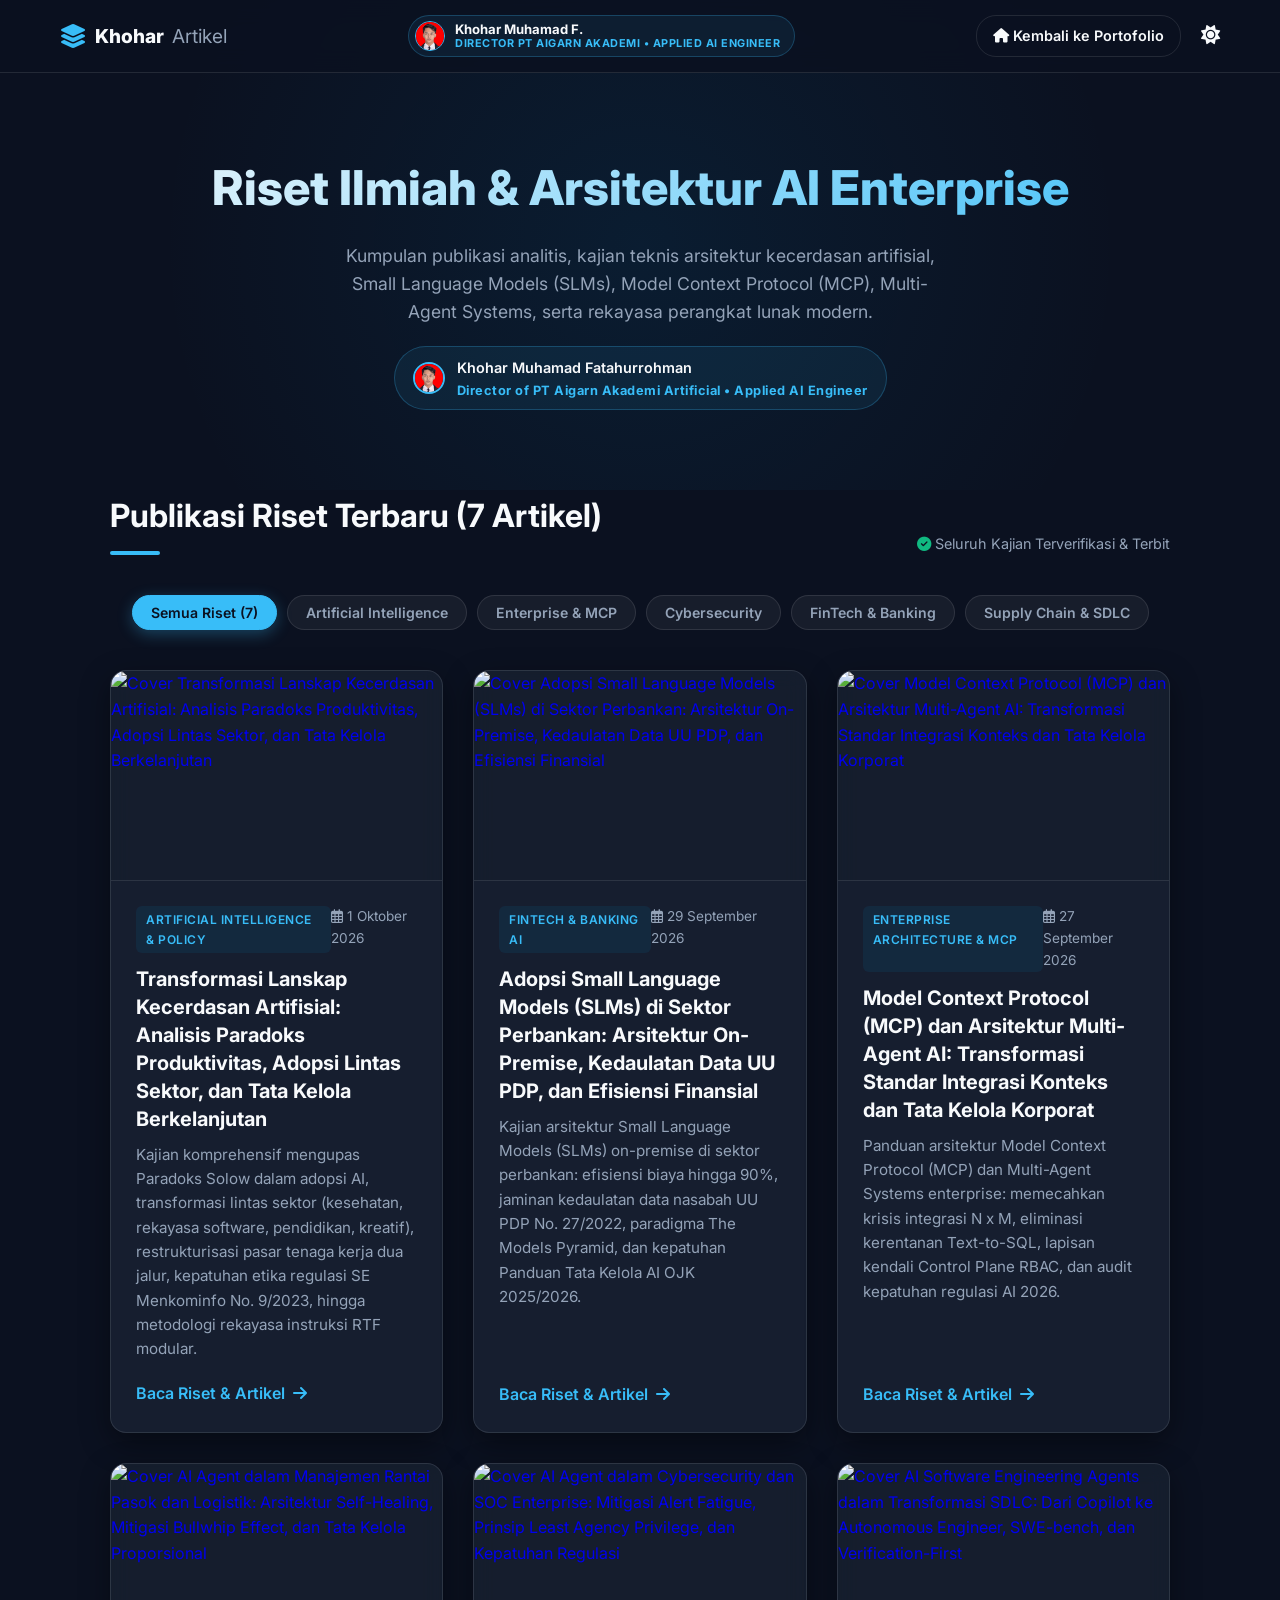
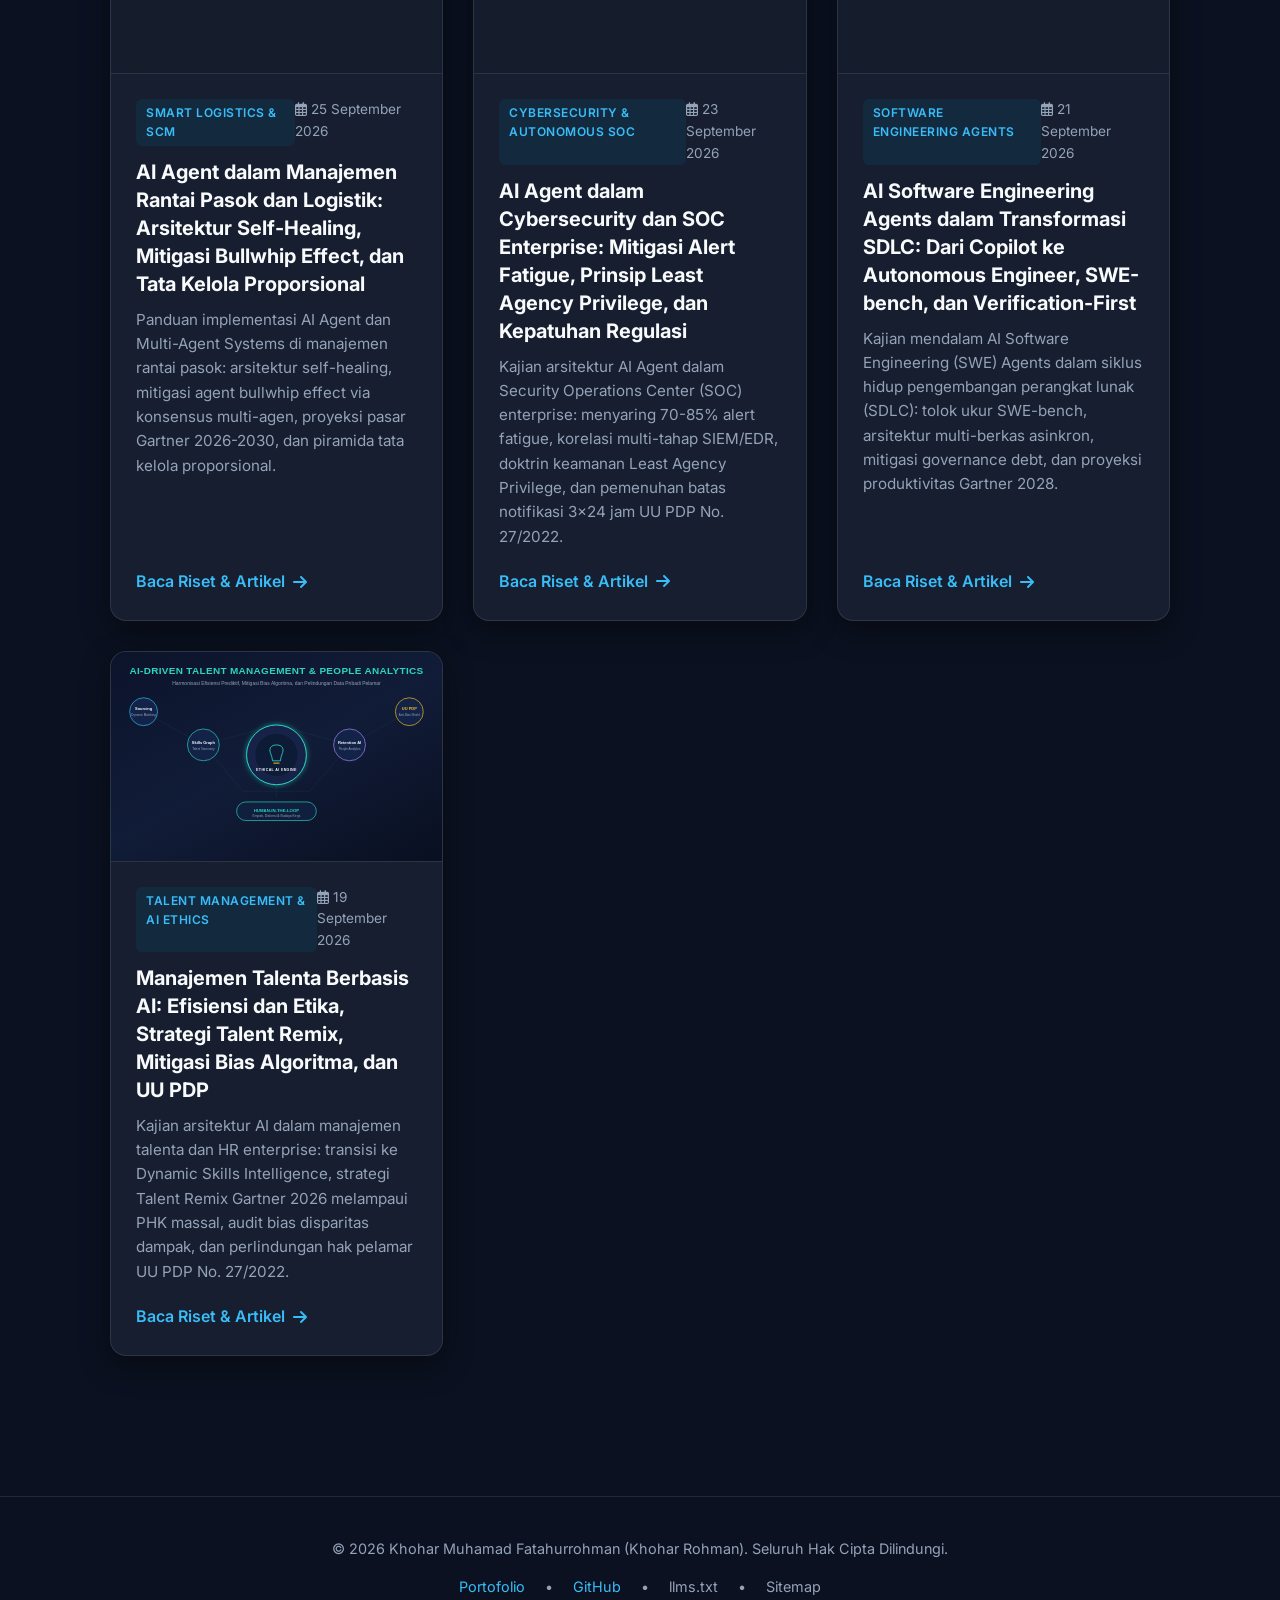
==== commit 6d764d88: "fix: update author card photo to aku.jpeg and set aesthetic executive bio as Director of PT Aigarn A" ====
--- a/index.html
+++ b/index.html
@@ -189,10 +189,10 @@
                 Khohar<span>Artikel</span>
             </a>
             <div class="nav-author-preview" style="display: flex; align-items: center; gap: 10px; background: rgba(56, 189, 248, 0.08); border: 1px solid rgba(56, 189, 248, 0.25); padding: 5px 14px 5px 6px; border-radius: 999px;">
-                <img src="aku.jpeg" alt="Khohar Muhamad Fatahurrohman" style="width: 28px; height: 28px; border-radius: 50%; object-fit: cover; border: 1.5px solid var(--accent-color);">
+                <img src="aku.jpeg" alt="Khohar Muhamad Fatahurrohman" style="width: 30px; height: 30px; border-radius: 50%; object-fit: cover; border: 1.5px solid var(--accent-color);" onerror="this.onerror=null; this.src='https://www.khoharrohman.my.id/aku.jpeg';">
                 <div style="line-height: 1.2;">
                     <div style="font-size: 0.82rem; font-weight: 700; color: var(--text-color);">Khohar Muhamad F.</div>
-                    <div style="font-size: 0.68rem; color: var(--accent-color); font-weight: 600; letter-spacing: 0.5px;">APPLIED AI & SOFTWARE ENGINEER</div>
+                    <div style="font-size: 0.68rem; color: var(--accent-color); font-weight: 700; letter-spacing: 0.5px;">DIRECTOR PT AIGARN AKADEMI • APPLIED AI ENGINEER</div>
                 </div>
             </div>
             <div class="nav-actions">
@@ -212,10 +212,10 @@
             <p>Kumpulan publikasi analitis, kajian teknis arsitektur kecerdasan artifisial, Small Language Models (SLMs), Model Context Protocol (MCP), Multi-Agent Systems, serta rekayasa perangkat lunak modern.</p>
             
                         <a href="https://khoharrohman.my.id/" class="author-badge" title="Kunjungi Portofolio Resmi Khohar Muhamad Fatahurrohman">
-                <img src="aku.jpeg" alt="Khohar Muhamad Fatahurrohman">
+                <img src="aku.jpeg" alt="Khohar Muhamad Fatahurrohman" onerror="this.onerror=null; this.src='https://www.khoharrohman.my.id/aku.jpeg';">
                 <div style="text-align: left;">
                     <span>Khohar Muhamad Fatahurrohman</span>
-                    <small style="color: var(--accent-color); font-weight: 700; letter-spacing: 0.5px;">APPLIED AI & SOFTWARE ENGINEER</small>
+                    <small style="color: var(--accent-color); font-weight: 700; letter-spacing: 0.5px;">Director of PT Aigarn Akademi Artificial • Applied AI Engineer</small>
                 </div>
             </a>
         </div>
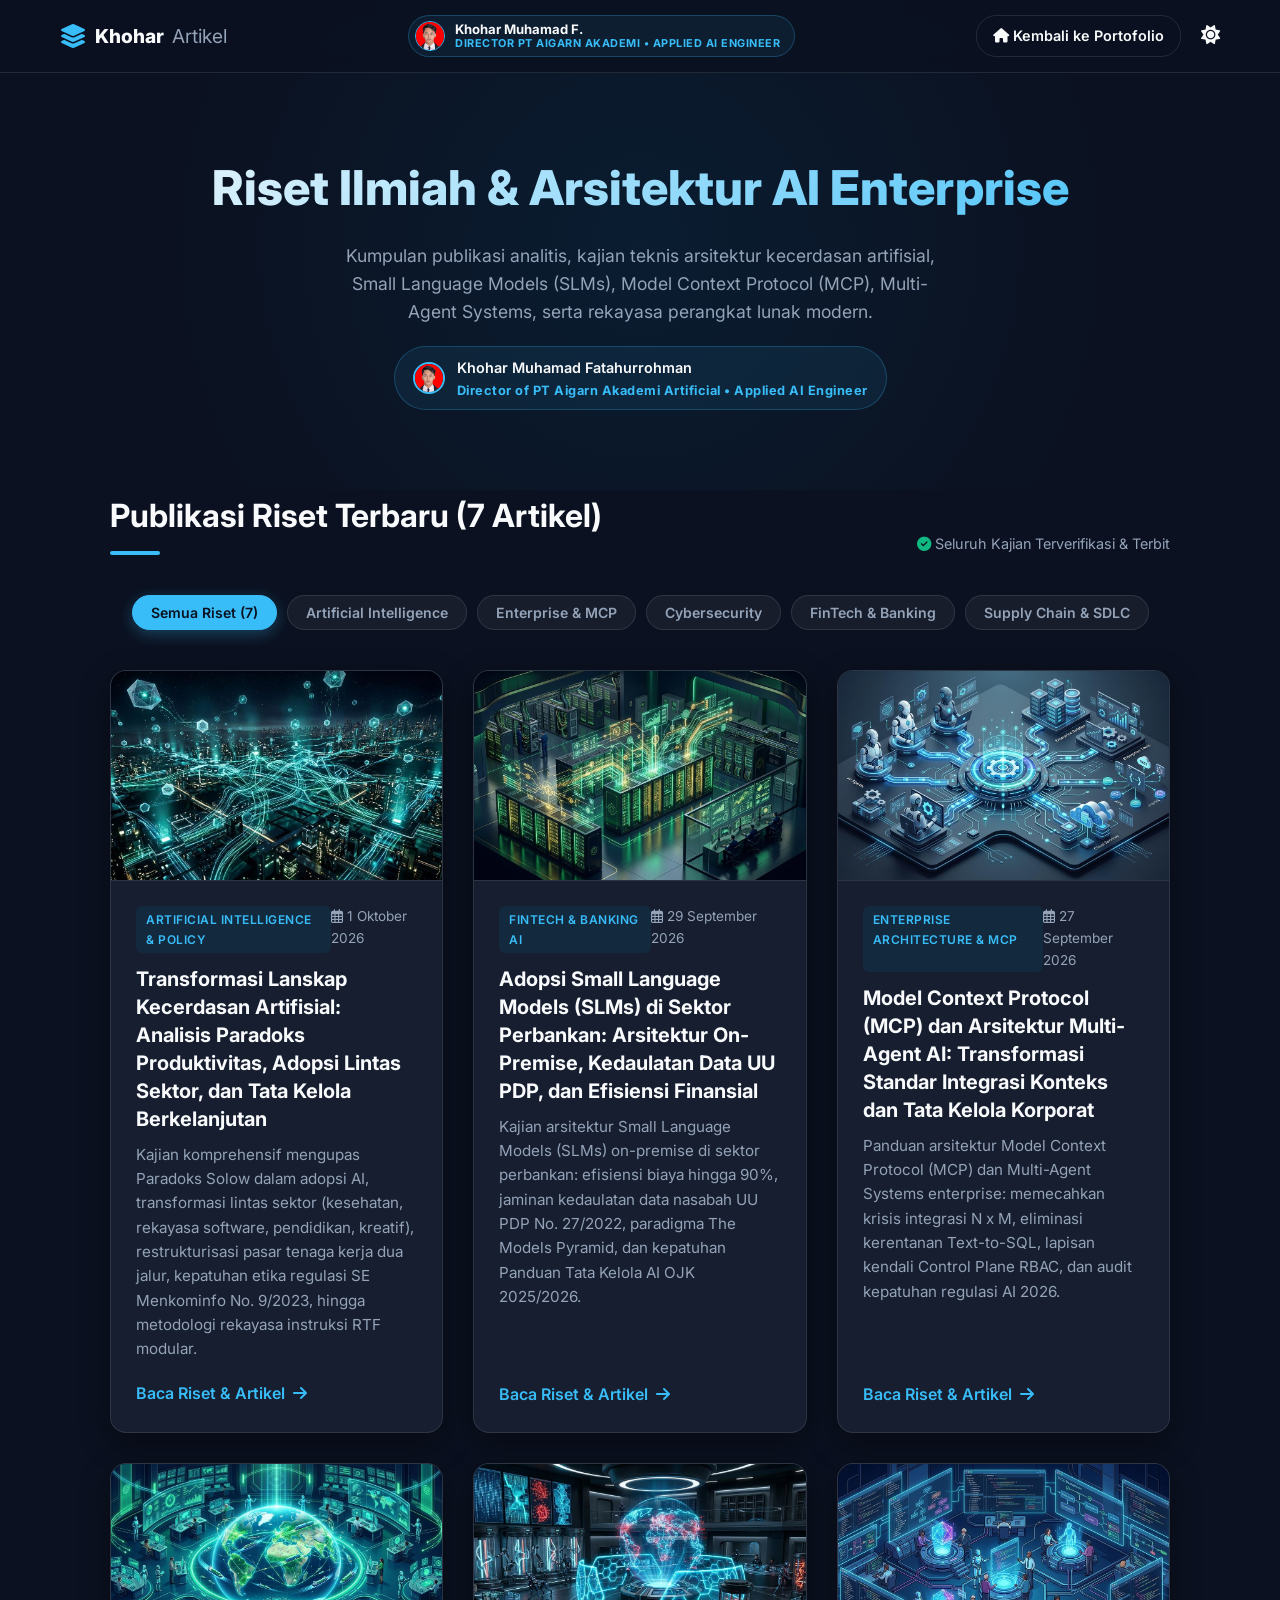
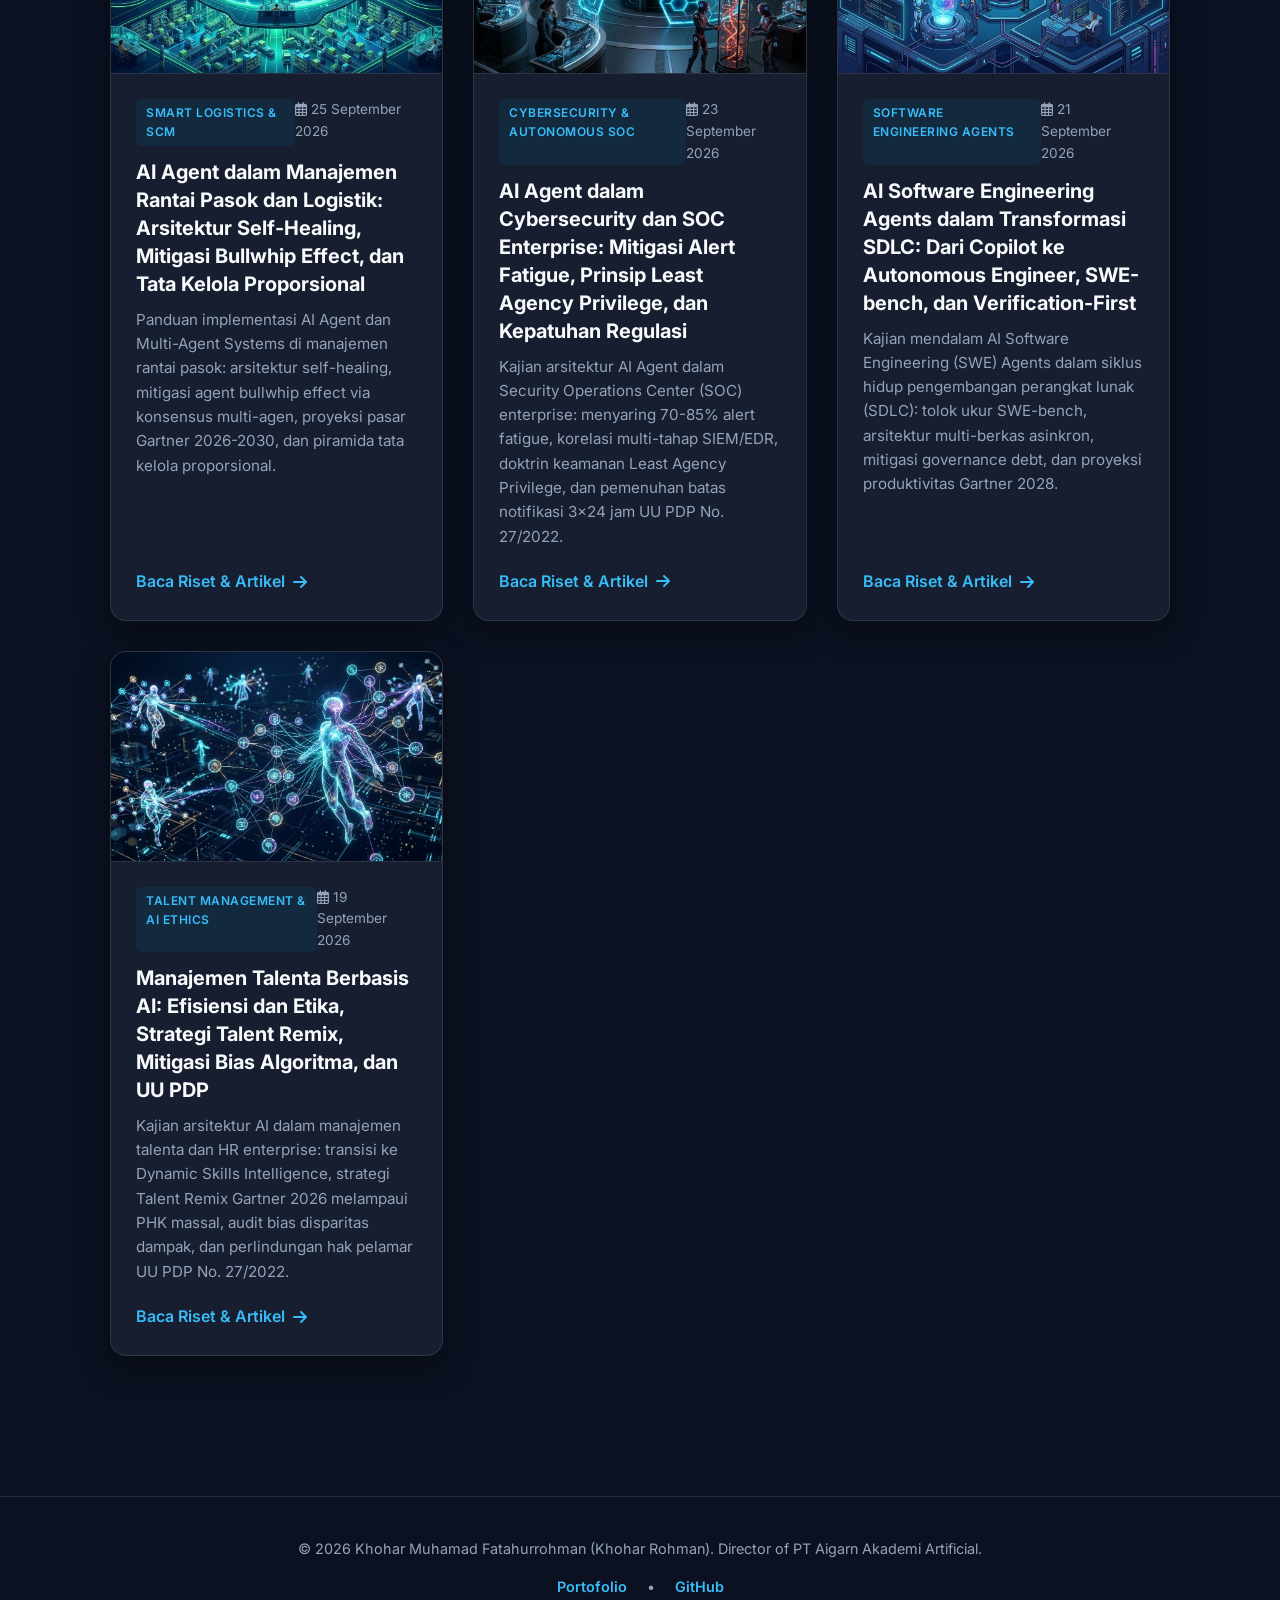
==== commit 185448d0: "fix: remove llms.txt & sitemap from footer, provide unique illustrations for article 1 & 7, fix head" ====
--- a/index.html
+++ b/index.html
@@ -260,15 +260,11 @@
     </main>
 
     <footer class="glass-footer" style="text-align: center; padding: 40px 20px; border-top: 1px solid var(--border-color); margin-top: 60px;">
-        <p>&copy; 2026 Khohar Muhamad Fatahurrohman (Khohar Rohman). Seluruh Hak Cipta Dilindungi.</p>
+        <p>&copy; 2026 Khohar Muhamad Fatahurrohman (Khohar Rohman). Director of PT Aigarn Akademi Artificial.</p>
         <div style="margin-top: 15px; display: flex; justify-content: center; gap: 20px; color: var(--text-muted); font-size: 0.9rem;">
-            <a href="https://khoharrohman.my.id/" style="color: var(--accent-color);">Portofolio</a>
+            <a href="https://khoharrohman.my.id/" style="color: var(--accent-color); text-decoration: none; font-weight: 600;">Portofolio</a>
             <span>•</span>
-            <a href="https://github.com/khohar25" target="_blank" rel="noopener" style="color: var(--accent-color);">GitHub</a>
-            <span>•</span>
-            <a href="llms.txt" style="color: var(--text-muted);">llms.txt</a>
-            <span>•</span>
-            <a href="sitemap.xml" style="color: var(--text-muted);">Sitemap</a>
+            <a href="https://github.com/khohar25" target="_blank" rel="noopener" style="color: var(--accent-color); text-decoration: none; font-weight: 600;">GitHub</a>
         </div>
     </footer>
 
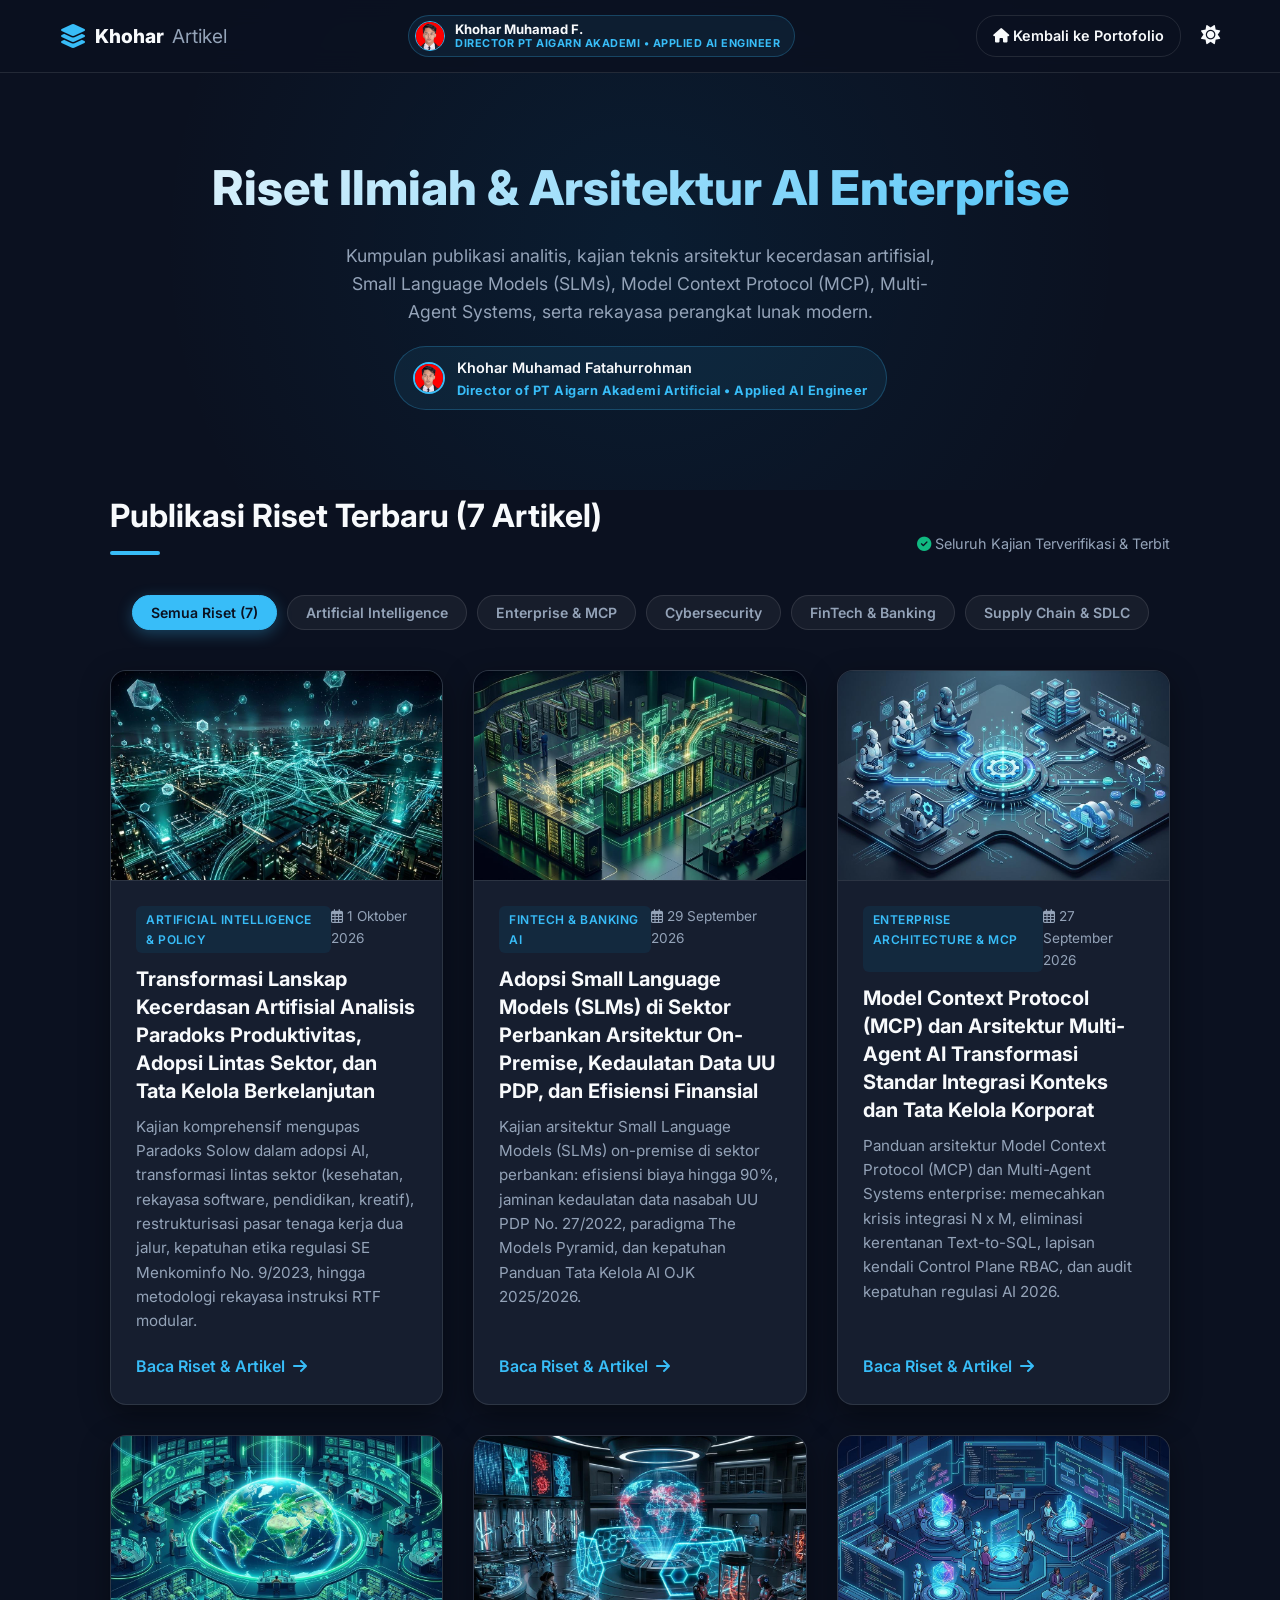
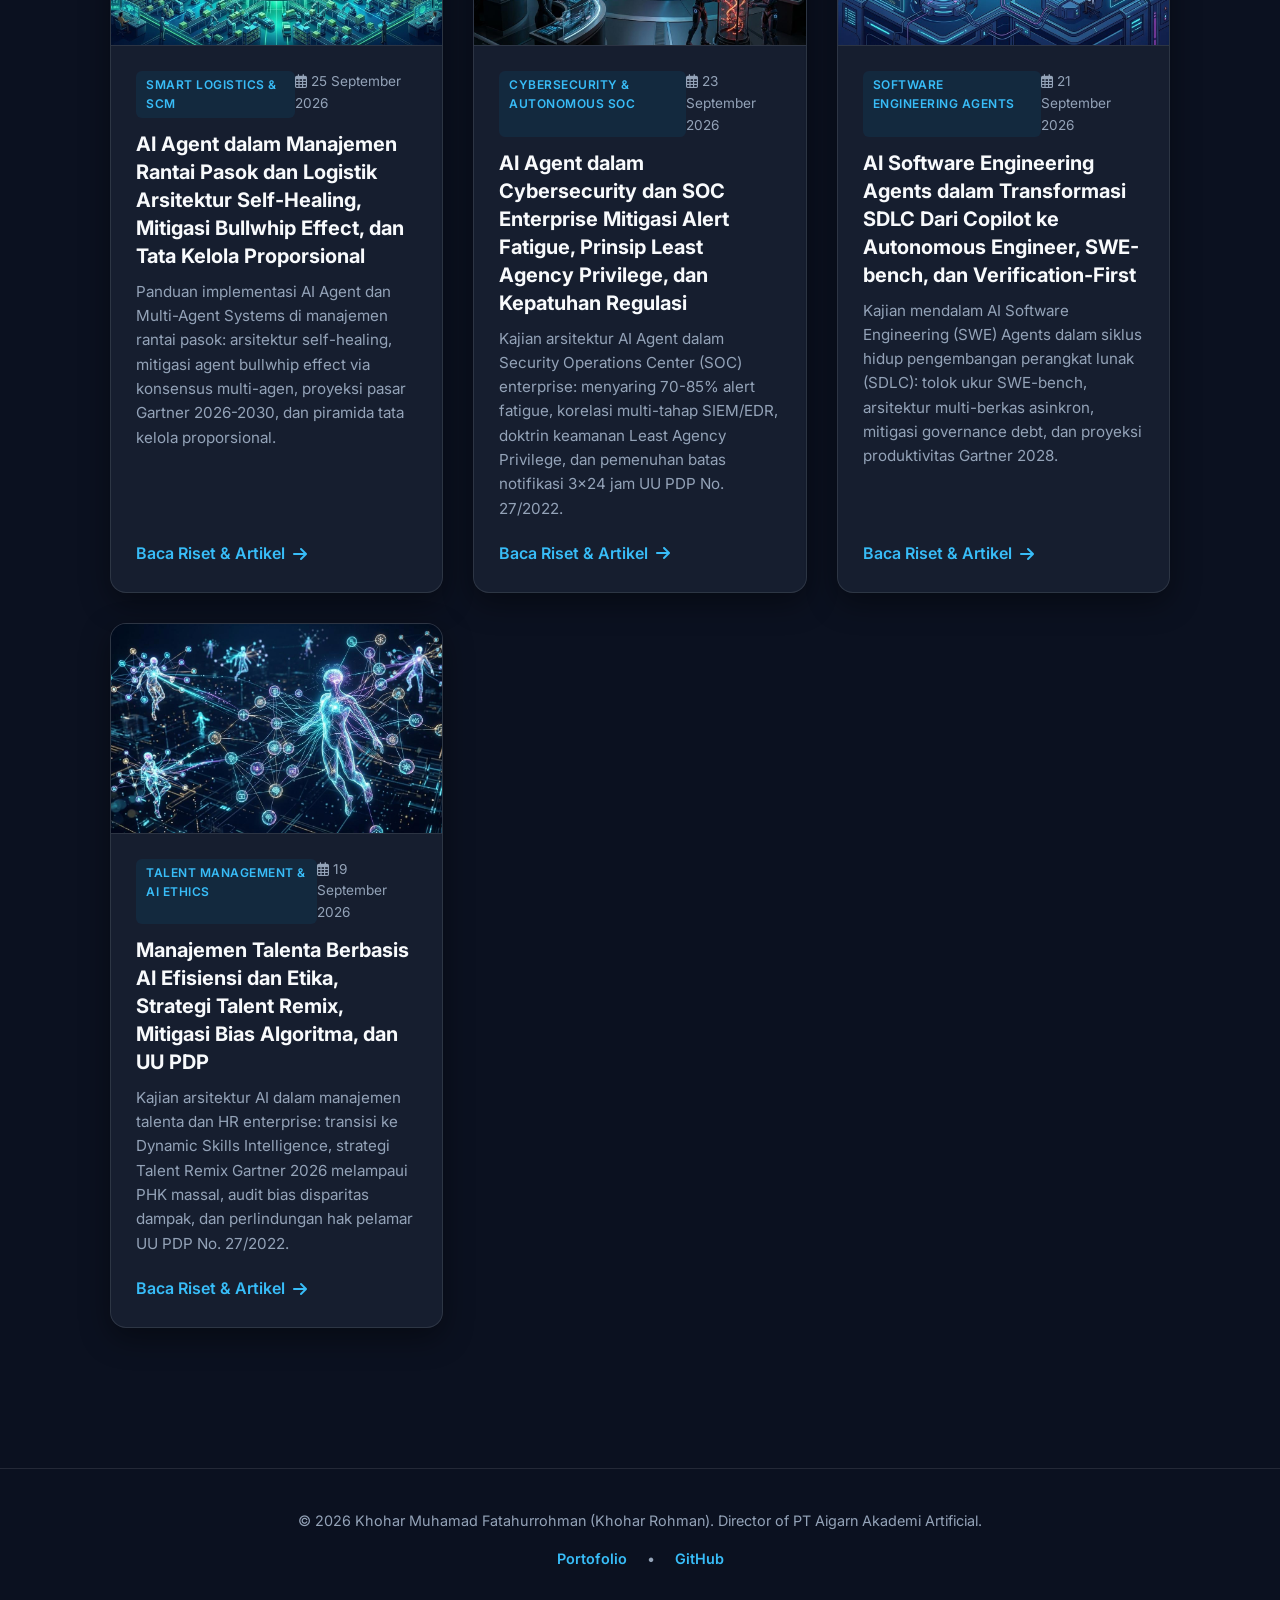
==== commit acb30ef5: "feat: remove colons from article titles across all HTML files and artikel.json" ====
--- a/index.html
+++ b/index.html
@@ -73,43 +73,43 @@
             {
               "@type": "ListItem",
               "position": 1,
-              "name": "Transformasi Lanskap Kecerdasan Artifisial: Analisis Paradoks Produktivitas, Adopsi Lintas Sektor, dan Tata Kelola Berkelanjutan",
+              "name": "Transformasi Lanskap Kecerdasan Artifisial Analisis Paradoks Produktivitas, Adopsi Lintas Sektor, dan Tata Kelola Berkelanjutan",
               "url": "https://artikel.khoharrohman.my.id/transformasi-lanskap-kecerdasan-artifisial.html"
             },
             {
               "@type": "ListItem",
               "position": 2,
-              "name": "Adopsi Small Language Models (SLMs) di Sektor Perbankan: Arsitektur On-Premise, Kedaulatan Data UU PDP, dan Efisiensi Finansial",
+              "name": "Adopsi Small Language Models (SLMs) di Sektor Perbankan Arsitektur On-Premise, Kedaulatan Data UU PDP, dan Efisiensi Finansial",
               "url": "https://artikel.khoharrohman.my.id/adopsi-small-language-models-perbankan.html"
             },
             {
               "@type": "ListItem",
               "position": 3,
-              "name": "Model Context Protocol (MCP) dan Arsitektur Multi-Agent AI: Transformasi Standar Integrasi Konteks dan Tata Kelola Korporat",
+              "name": "Model Context Protocol (MCP) dan Arsitektur Multi-Agent AI Transformasi Standar Integrasi Konteks dan Tata Kelola Korporat",
               "url": "https://artikel.khoharrohman.my.id/model-context-protocol-multi-agent-enterprise.html"
             },
             {
               "@type": "ListItem",
               "position": 4,
-              "name": "AI Agent dalam Manajemen Rantai Pasok dan Logistik: Arsitektur Self-Healing, Mitigasi Bullwhip Effect, dan Tata Kelola Proporsional",
+              "name": "AI Agent dalam Manajemen Rantai Pasok dan Logistik Arsitektur Self-Healing, Mitigasi Bullwhip Effect, dan Tata Kelola Proporsional",
               "url": "https://artikel.khoharrohman.my.id/ai-agent-manajemen-rantai-pasok.html"
             },
             {
               "@type": "ListItem",
               "position": 5,
-              "name": "AI Agent dalam Cybersecurity dan SOC Enterprise: Mitigasi Alert Fatigue, Prinsip Least Agency Privilege, dan Kepatuhan Regulasi",
+              "name": "AI Agent dalam Cybersecurity dan SOC Enterprise Mitigasi Alert Fatigue, Prinsip Least Agency Privilege, dan Kepatuhan Regulasi",
               "url": "https://artikel.khoharrohman.my.id/ai-agent-cybersecurity-soc-enterprise.html"
             },
             {
               "@type": "ListItem",
               "position": 6,
-              "name": "AI Software Engineering Agents dalam Transformasi SDLC: Dari Copilot ke Autonomous Engineer, SWE-bench, dan Verification-First",
+              "name": "AI Software Engineering Agents dalam Transformasi SDLC Dari Copilot ke Autonomous Engineer, SWE-bench, dan Verification-First",
               "url": "https://artikel.khoharrohman.my.id/ai-software-engineering-agents-sdlc.html"
             },
             {
               "@type": "ListItem",
               "position": 7,
-              "name": "Manajemen Talenta Berbasis AI: Efisiensi dan Etika, Strategi Talent Remix, Mitigasi Bias Algoritma, dan UU PDP",
+              "name": "Manajemen Talenta Berbasis AI Efisiensi dan Etika, Strategi Talent Remix, Mitigasi Bias Algoritma, dan UU PDP",
               "url": "https://artikel.khoharrohman.my.id/manajemen-talenta-berbasis-ai-etika.html"
             }
           ]
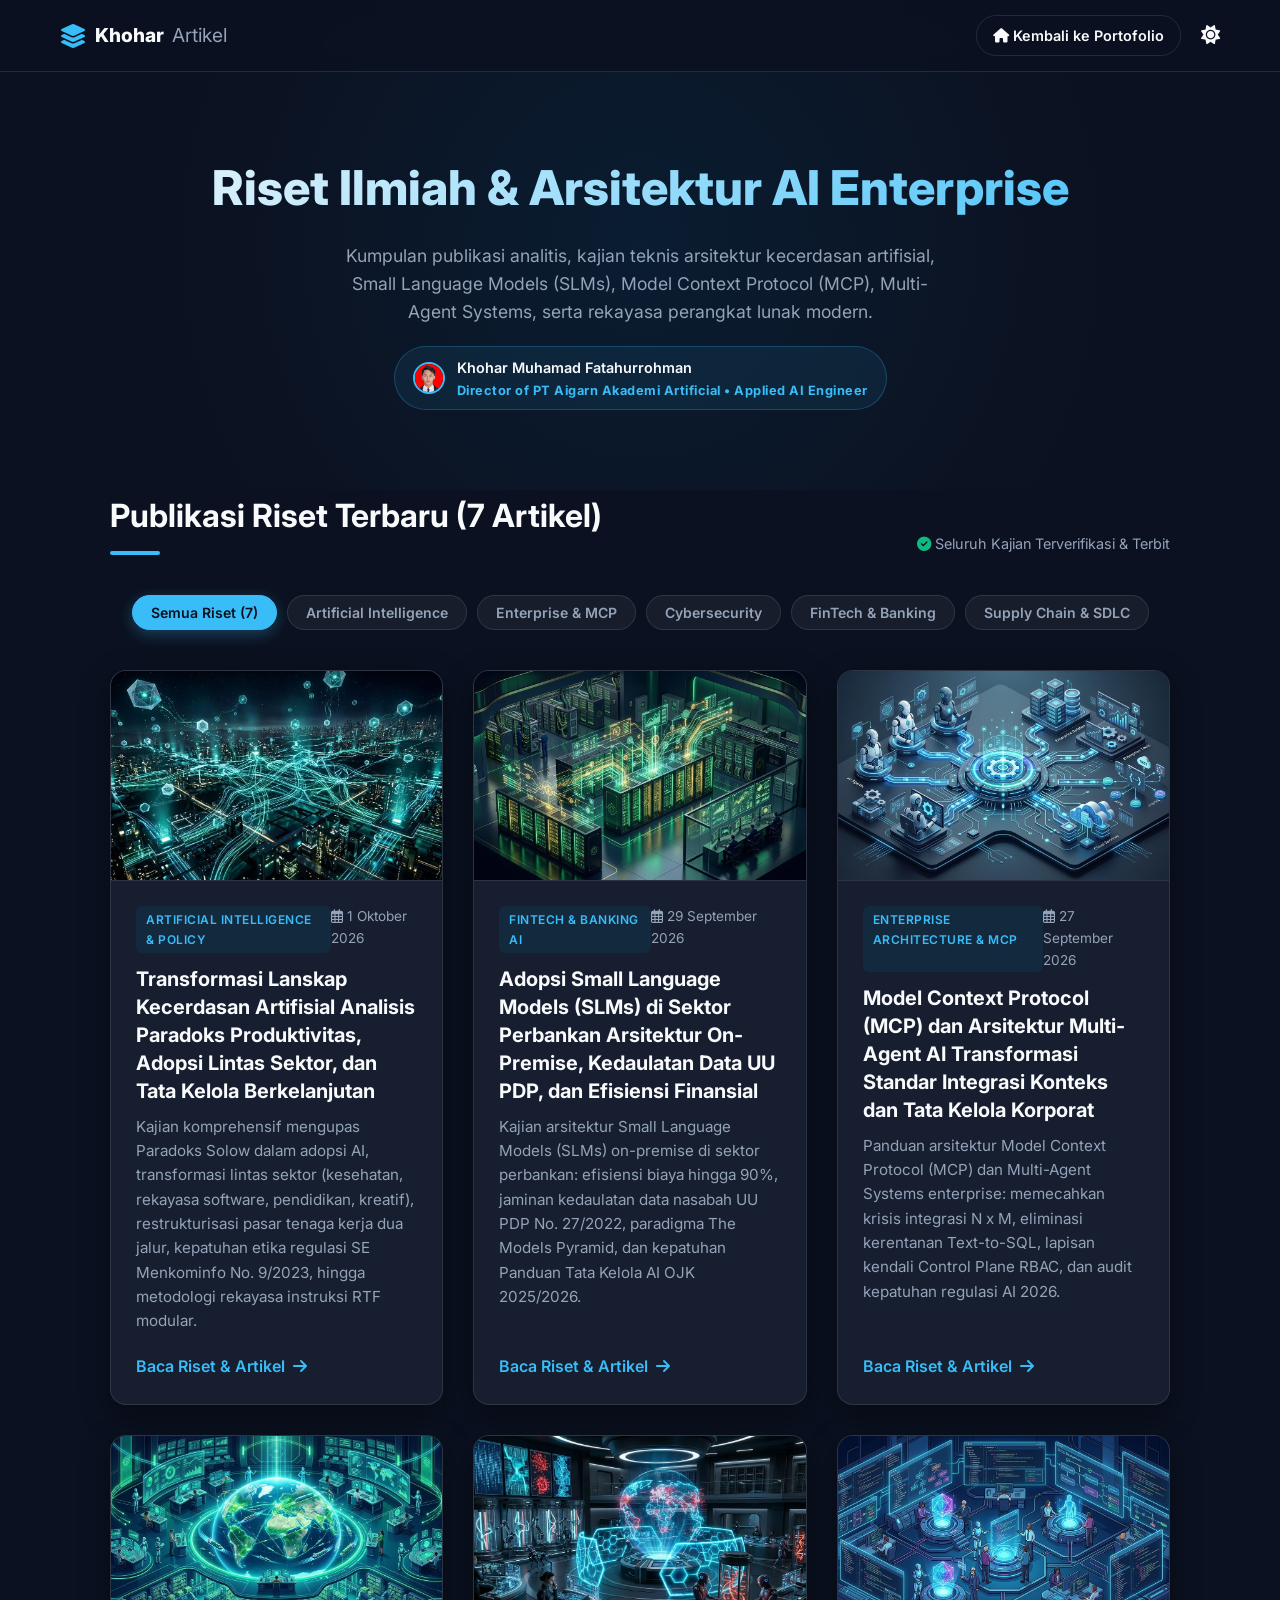
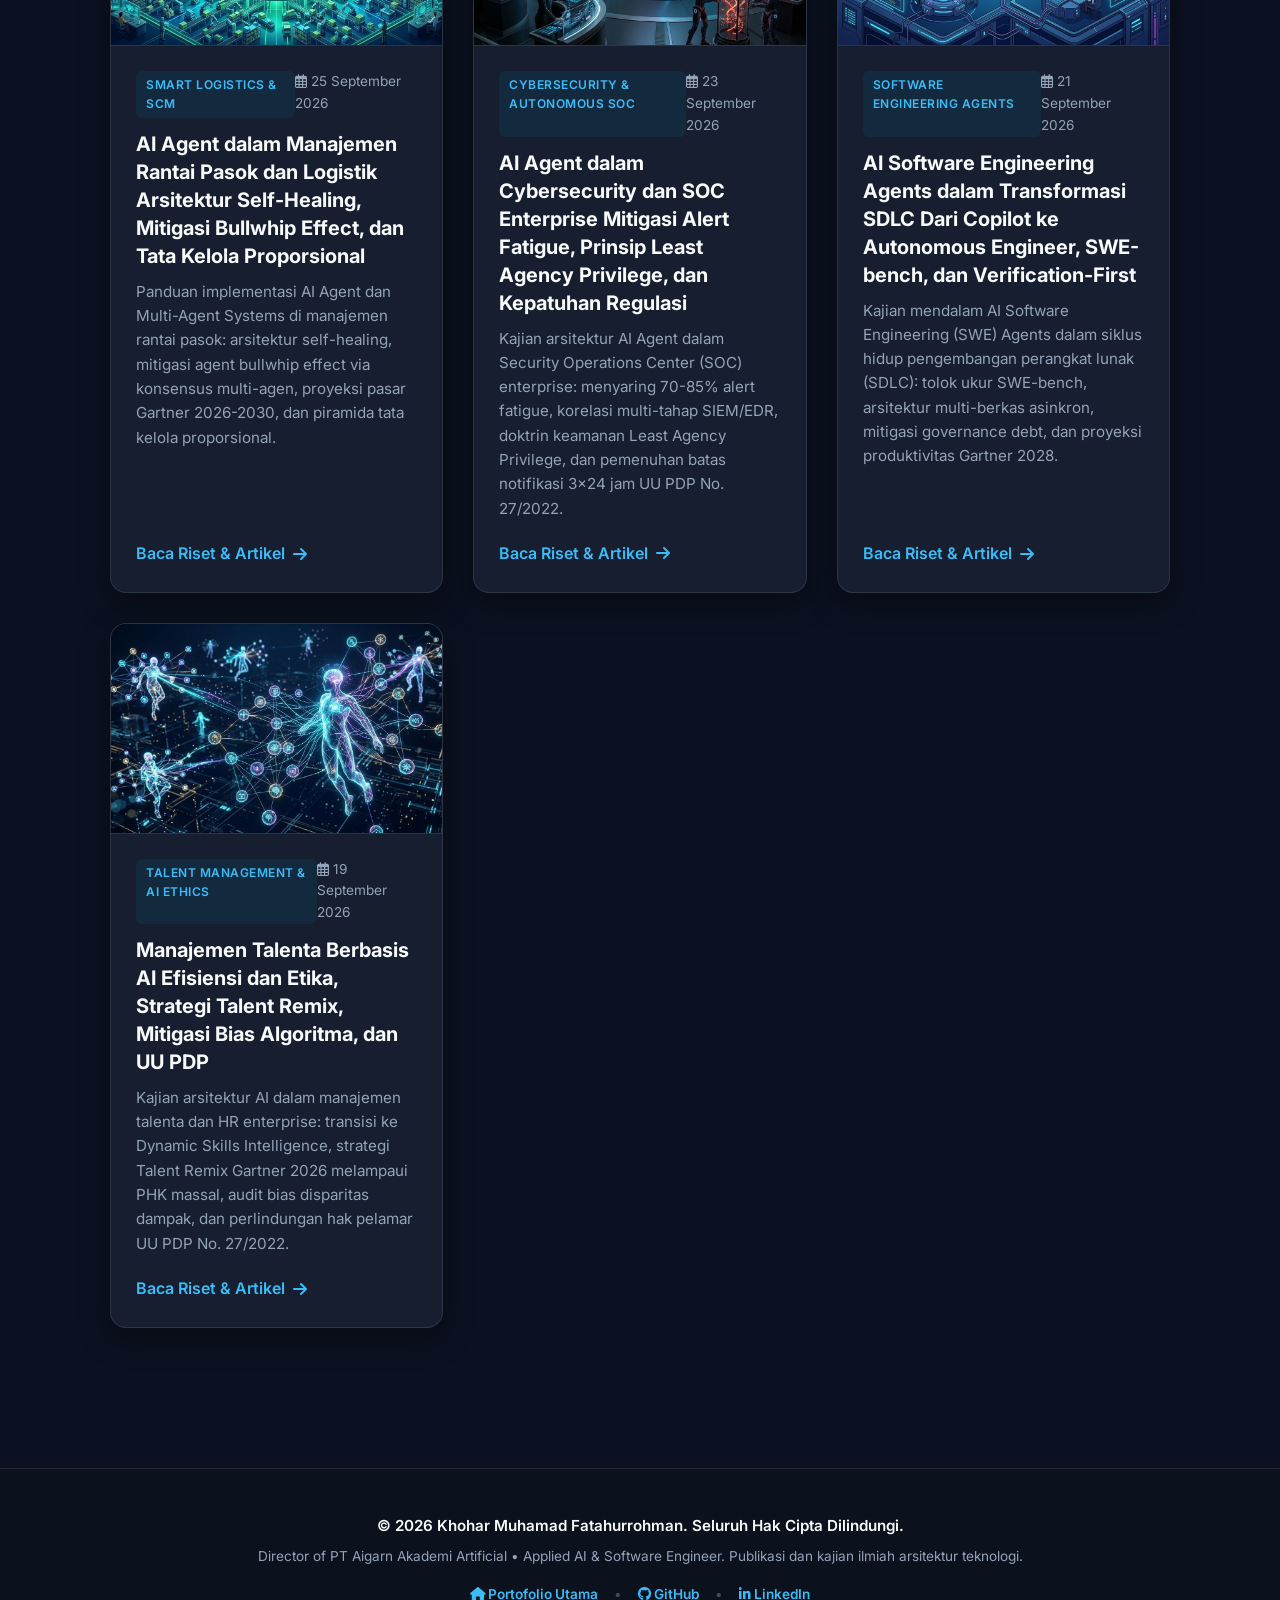
==== commit 229d39d5: "fix: remove nav-author-preview in header, upgrade formal article footer without uu" ====
--- a/index.html
+++ b/index.html
@@ -183,18 +183,11 @@
 <body>
 
     <nav class="glass-nav">
-                <div class="nav-container">
+        <div class="nav-container">
             <a href="index.html" class="brand-logo" style="text-decoration: none;">
                 <i class="fas fa-layer-group"></i>
                 Khohar<span>Artikel</span>
             </a>
-            <div class="nav-author-preview" style="display: flex; align-items: center; gap: 10px; background: rgba(56, 189, 248, 0.08); border: 1px solid rgba(56, 189, 248, 0.25); padding: 5px 14px 5px 6px; border-radius: 999px;">
-                <img src="aku.jpeg" alt="Khohar Muhamad Fatahurrohman" style="width: 30px; height: 30px; border-radius: 50%; object-fit: cover; border: 1.5px solid var(--accent-color);" onerror="this.onerror=null; this.src='https://www.khoharrohman.my.id/aku.jpeg';">
-                <div style="line-height: 1.2;">
-                    <div style="font-size: 0.82rem; font-weight: 700; color: var(--text-color);">Khohar Muhamad F.</div>
-                    <div style="font-size: 0.68rem; color: var(--accent-color); font-weight: 700; letter-spacing: 0.5px;">DIRECTOR PT AIGARN AKADEMI • APPLIED AI ENGINEER</div>
-                </div>
-            </div>
             <div class="nav-actions">
                 <a href="https://khoharrohman.my.id/" class="btn-back">
                     <i class="fas fa-home"></i> <span>Kembali ke Portofolio</span>
@@ -259,12 +252,21 @@
         </div>
     </main>
 
-    <footer class="glass-footer" style="text-align: center; padding: 40px 20px; border-top: 1px solid var(--border-color); margin-top: 60px;">
-        <p>&copy; 2026 Khohar Muhamad Fatahurrohman (Khohar Rohman). Director of PT Aigarn Akademi Artificial.</p>
-        <div style="margin-top: 15px; display: flex; justify-content: center; gap: 20px; color: var(--text-muted); font-size: 0.9rem;">
-            <a href="https://khoharrohman.my.id/" style="color: var(--accent-color); text-decoration: none; font-weight: 600;">Portofolio</a>
-            <span>•</span>
-            <a href="https://github.com/khohar25" target="_blank" rel="noopener" style="color: var(--accent-color); text-decoration: none; font-weight: 600;">GitHub</a>
+    <footer class="glass-footer" style="text-align: center; padding: 45px 20px; border-top: 1px solid var(--border-color); margin-top: 60px; background: rgba(13, 17, 28, 0.6);">
+        <div style="max-width: 800px; margin: 0 auto; display: flex; flex-direction: column; gap: 8px; align-items: center;">
+            <p style="margin: 0; font-weight: 600; color: var(--text-color); font-size: 0.95rem;">
+                © 2026 Khohar Muhamad Fatahurrohman. Seluruh Hak Cipta Dilindungi.
+            </p>
+            <p style="margin: 0; font-size: 0.85rem; color: var(--text-muted); line-height: 1.6;">
+                Director of PT Aigarn Akademi Artificial • Applied AI & Software Engineer. Publikasi dan kajian ilmiah arsitektur teknologi.
+            </p>
+            <div style="margin-top: 8px; display: inline-flex; align-items: center; gap: 16px; font-size: 0.85rem;">
+                <a href="https://khoharrohman.my.id/" style="color: var(--accent-color); text-decoration: none; font-weight: 600;"><i class="fas fa-home"></i> Portofolio Utama</a>
+                <span style="opacity: 0.4;">•</span>
+                <a href="https://github.com/khohar25" target="_blank" rel="noopener" style="color: var(--accent-color); text-decoration: none; font-weight: 600;"><i class="fab fa-github"></i> GitHub</a>
+                <span style="opacity: 0.4;">•</span>
+                <a href="https://www.linkedin.com/in/khoharrohman" target="_blank" rel="noopener" style="color: var(--accent-color); text-decoration: none; font-weight: 600;"><i class="fab fa-linkedin-in"></i> LinkedIn</a>
+            </div>
         </div>
     </footer>
 
